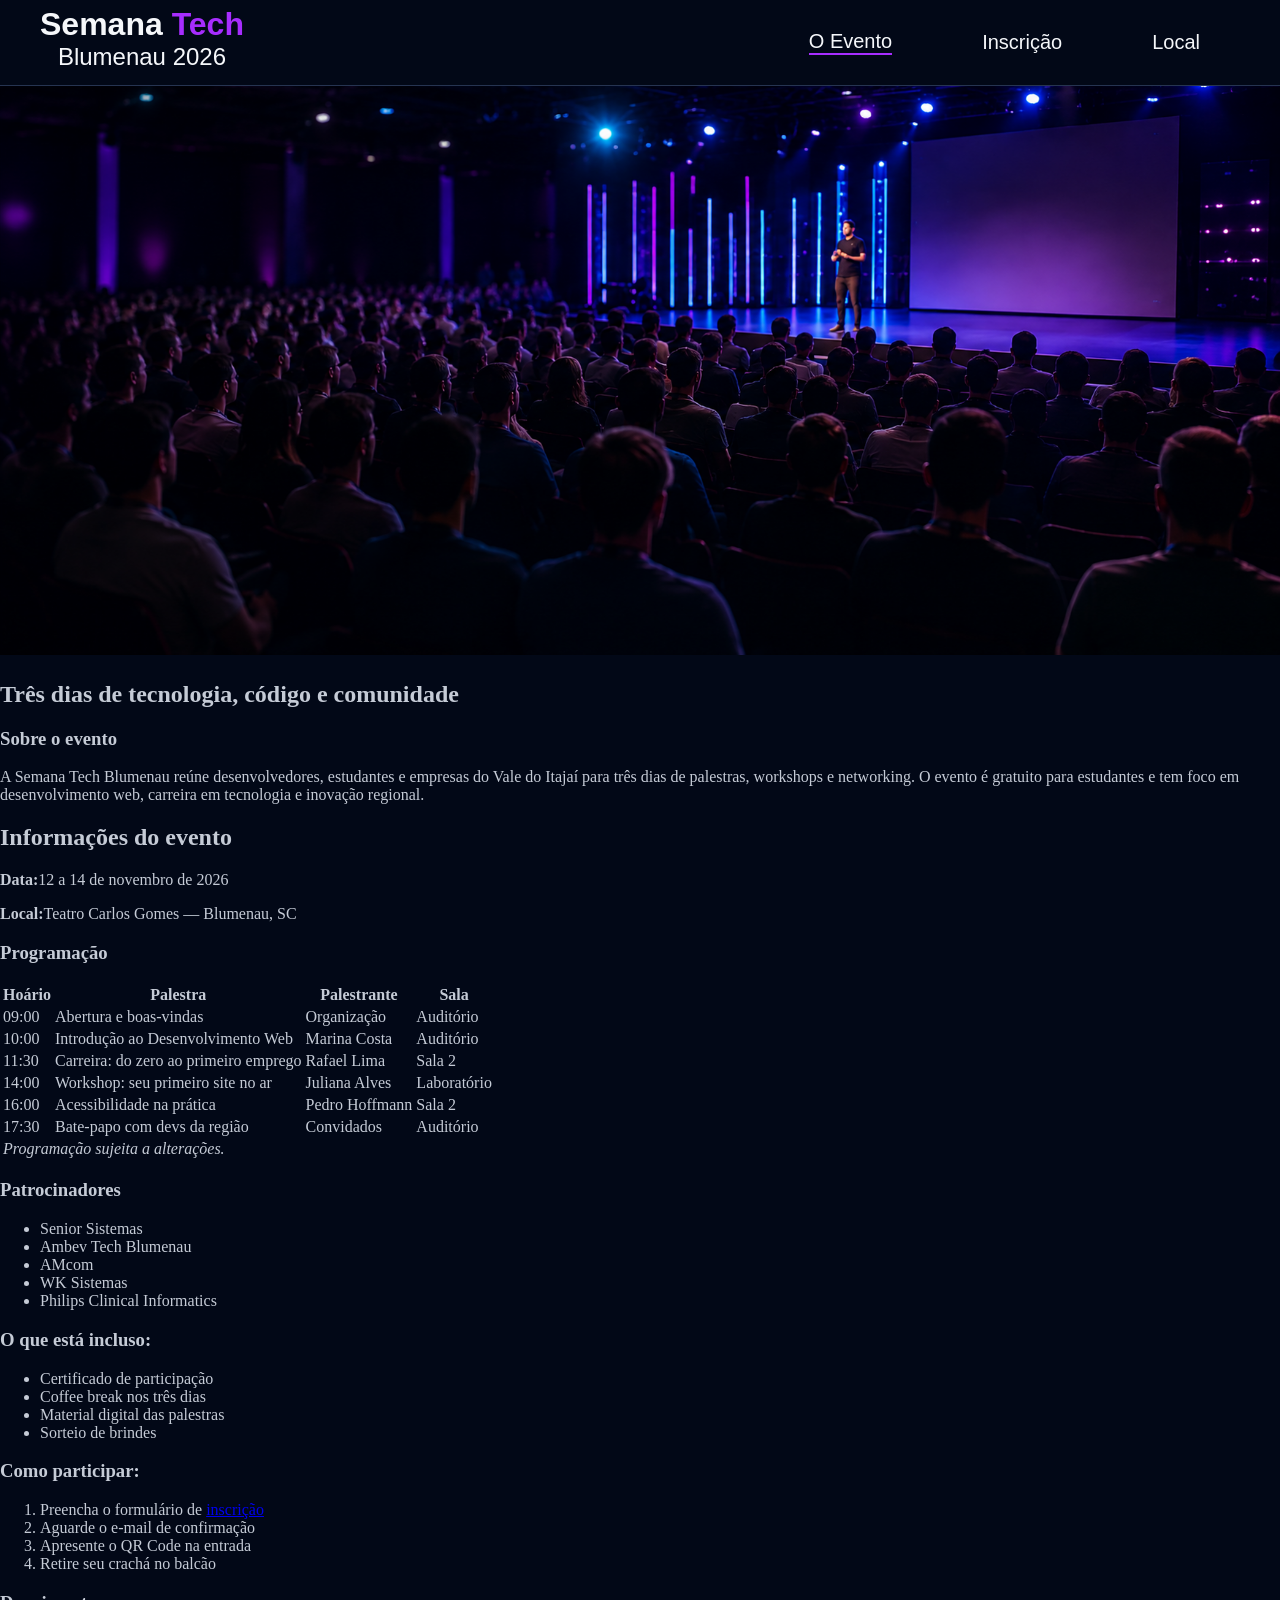
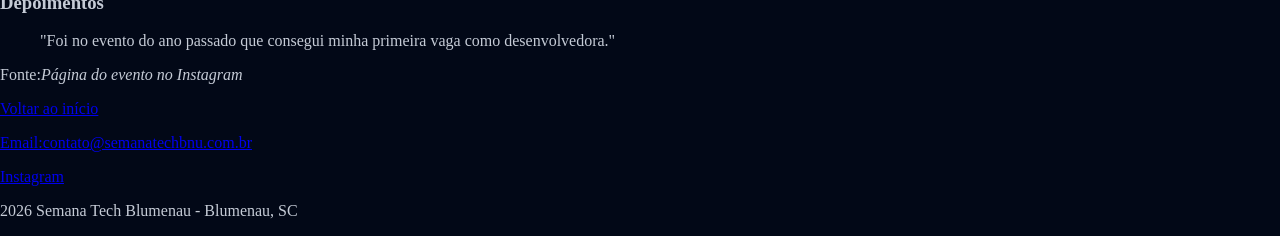
==== index.html @ 2dd00934 "altera titulo da index" ====
<!DOCTYPE html>
<html lang="en">

<head>
    <meta charset="UTF-8">
    <meta name="viewport" content="width=device-width, initial-scale=1.0">
    <title>Semana Tech Blumenau 2026</title>

    <link rel="stylesheet" href="style.css">
</head>

<body>
    <header>
        <img class="banner" src="img/banner.png" alt="imagem conferencia do ano 2025">

        <h1 id="inicio">
            <div class="logo">
                <div class="semana-tech">
                    Semana <span class="color-tech">Tech</span>
                </div>

                <div class="blumenau2026">
                    Blumenau 2026
                </div>
            </div>
        </h1>

        <nav>
            <a class="active" href="index.html">O Evento</a>
            <a href="inscricao.html">Inscrição</a>
            <a href="local.html">Local</a>
        </nav>
    </header>

    <main>
        <h2>Três dias de tecnologia, código e comunidade</h2>

        <section id="sobre">
            <h3>Sobre o evento</h3>
            <p>
                A Semana Tech Blumenau reúne desenvolvedores, estudantes e empresas do Vale do Itajaí para três dias
                de palestras, workshops e networking. O evento é gratuito para estudantes e tem foco em desenvolvimento
                web, carreira em tecnologia e inovação regional.
            </p>
        </section>

        <h2>Informações do evento</h2>
        <section id="data">
            <p><strong>Data:</strong>12 a 14 de novembro de 2026</p>
        </section>

        <section id="local">
            <p><strong>Local:</strong>Teatro Carlos Gomes — Blumenau, SC</p>
        </section>

        <section id="programacao">
            <h3>Programação</h3>

            <table>
                <thead>
                    <tr>
                        <th scope="col">Hoário</th>
                        <th scope="col">Palestra</th>
                        <th scope="col">Palestrante</th>
                        <th scope="col">Sala</th>
                    </tr>

                    <tr>
                        <td>09:00</td>
                        <td>Abertura e boas-vindas</td>
                        <td>Organização</td>
                        <td>Auditório</td>
                    </tr>

                    <tr>
                        <td>10:00</td>
                        <td>Introdução ao Desenvolvimento Web</td>
                        <td>Marina Costa</td>
                        <td>Auditório</td>
                    </tr>

                    <tr>
                        <td>11:30</td>
                        <td>Carreira: do zero ao primeiro emprego</td>
                        <td>Rafael Lima</td>
                        <td>Sala 2</td>
                    </tr>

                    <tr>
                        <td>14:00</td>
                        <td>Workshop: seu primeiro site no ar</td>
                        <td>Juliana Alves</td>
                        <td>Laboratório</td>
                    </tr>

                    <tr>
                        <td>16:00</td>
                        <td>Acessibilidade na prática</td>
                        <td>Pedro Hoffmann</td>
                        <td>Sala 2</td>
                    </tr>

                    <tr>
                        <td>17:30</td>
                        <td>Bate-papo com devs da região</td>
                        <td>Convidados</td>
                        <td>Auditório</td>
                    </tr>
                </thead>

                <tfoot>
                    <tr>
                        <td colspan="4"><em>Programação sujeita a alterações.</em></td>
                    </tr>
                </tfoot>
            </table>
        </section>

        <aside>
            <h3>Patrocinadores</h3>
            <ul>
                <li>Senior Sistemas</li>
                <li>Ambev Tech Blumenau</li>
                <li>AMcom</li>
                <li>WK Sistemas</li>
                <li>Philips Clinical Informatics</li>
            </ul>
        </aside>

        <h3>O que está incluso:</h3>
        <ul>
            <li>Certificado de participação</li>
            <li>Coffee break nos três dias</li>
            <li>Material digital das palestras</li>
            <li>Sorteio de brindes</li>
        </ul>

        <h3>Como participar:</h3>
        <ol>
            <li>Preencha o formulário de <a href="inscricao.html">inscrição</a></li>
            <li>Aguarde o e-mail de confirmação</li>
            <li>Apresente o QR Code na entrada</li>
            <li>Retire seu crachá no balcão</li>
        </ol>

        <section id="depoimentos">
            <h3>Depoimentos</h3>
            <blockquote>
                "Foi no evento do ano passado que consegui minha primeira vaga como desenvolvedora."
            </blockquote>

            <p>Fonte:<cite>Página do evento no Instagram</cite></p>
        </section>

        <p>
            <a href="#inicio">Voltar ao início</a>
        </p>
    </main>

    <footer>
        <p>
            <a href="mailto:contato@semanatechbnu.com.br">Email:contato@semanatechbnu.com.br</a>
        </p>

        <p>
            <a href="https://instagram.com" target="_blank" rel="noopener noreferrer">Instagram</a>
        </p>

        <p>2026 Semana Tech Blumenau - Blumenau, SC</p>
    </footer>

</body>

</html>
---- style.css ----
:root {
    --color-background: #020817;
    --color-border: #263451;
    --color-title: #F5F7FA;
    --color-text: #C5CBD6;
    --color-hover-links: #A72DFF;
    --font-title: 'Montserrat', sans-serif;
}

* {
    box-sizing: border-box;
}

body {
    margin: 0;
    background-color: var(--color-background);
    color: var(--color-text)
}

header {
}

.banner {
    width: 100%;
}

nav {
    display: flex;
    align-items: center;
    justify-content: flex-end;
    width: 100%;
    position: fixed;
    top: 0;
    background-color:var(--color-background);
    padding: 30px;
    border-bottom: 1px solid var(--color-border);
    font-family: var(--font-title);
    gap: 40px;
}

nav a {
    text-decoration: none;
    font-size: 20px;
    color: var(--color-title);
    margin-right: 50px;
}

nav a:hover {
    color: var(--color-hover-links);
}

nav a.active {
    border-bottom: 2px solid #A72DFF;
}


.logo {
    font-family: 'Montserrat', sans-serif;
    position: fixed;
    top: 0;
    z-index: 1;
    color: var(--color-title);
    margin-left: 40px;
    margin-top: 6px;
}

.semana-tech {
    font-size: 32px;
}

.blumenau2026 {
    font-size: 24px;
    font-weight: 500;
    text-align: center;
}

.color-tech {
    color: #A72DFF;
}
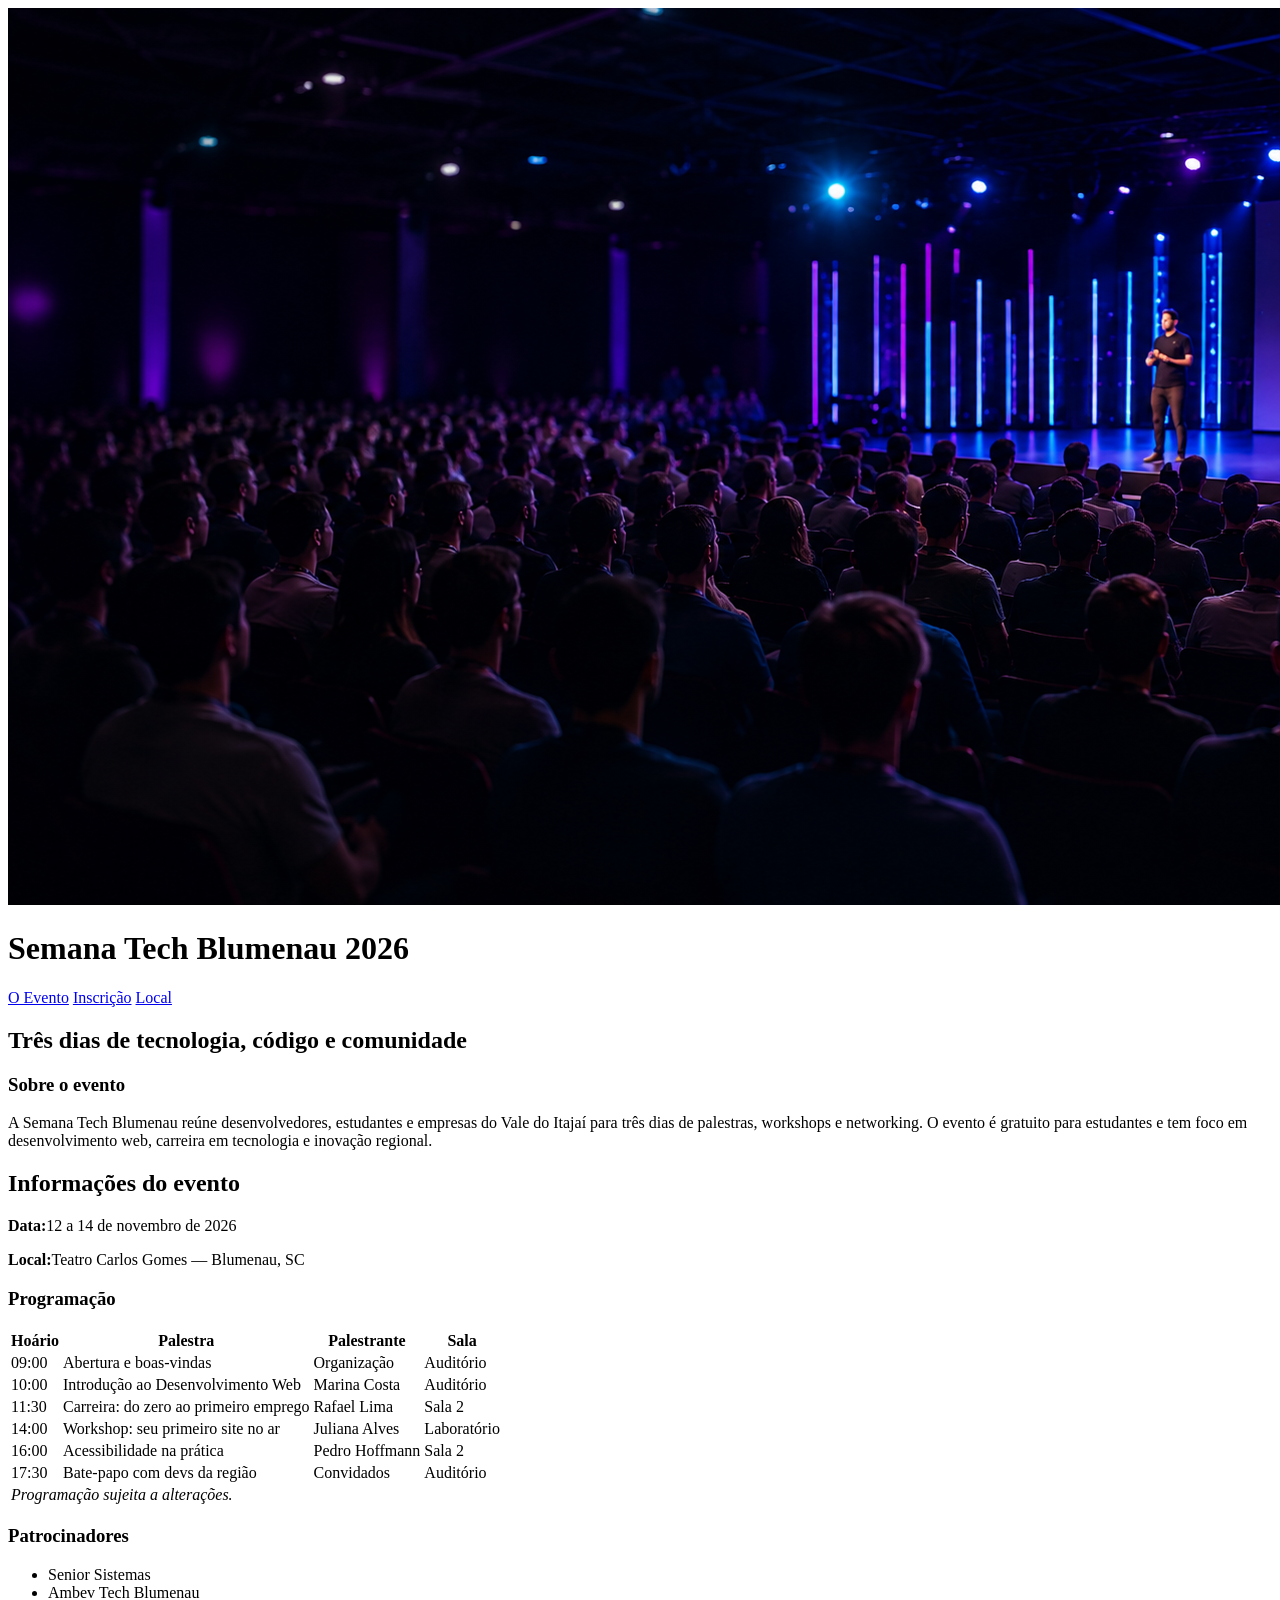
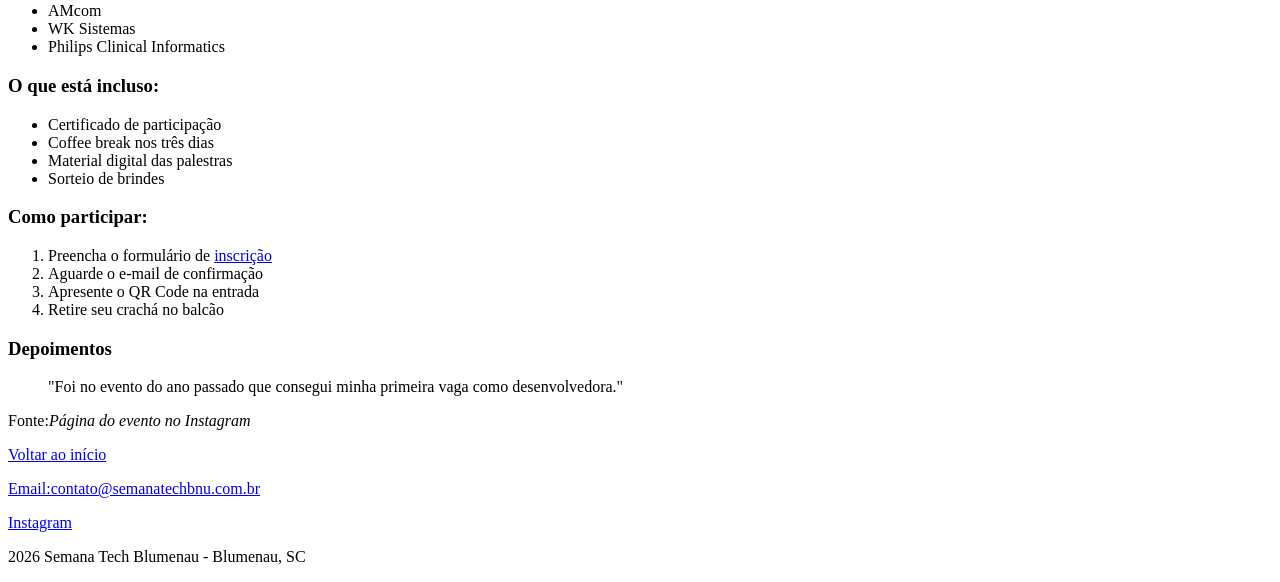
==== commit 60ad104e: "inicia" ====
--- a/index.html
+++ b/index.html
@@ -11,22 +11,12 @@
 
 <body>
     <header>
-        <img class="banner" src="img/banner.png" alt="imagem conferencia do ano 2025">
+        <img src="img/banner.png" alt="imagem conferencia do ano 2025">
 
-        <h1 id="inicio">
-            <div class="logo">
-                <div class="semana-tech">
-                    Semana <span class="color-tech">Tech</span>
-                </div>
-
-                <div class="blumenau2026">
-                    Blumenau 2026
-                </div>
-            </div>
-        </h1>
+        <h1>Semana Tech Blumenau 2026</h1>
 
         <nav>
-            <a class="active" href="index.html">O Evento</a>
+            <a href="index.html">O Evento</a>
             <a href="inscricao.html">Inscrição</a>
             <a href="local.html">Local</a>
         </nav>
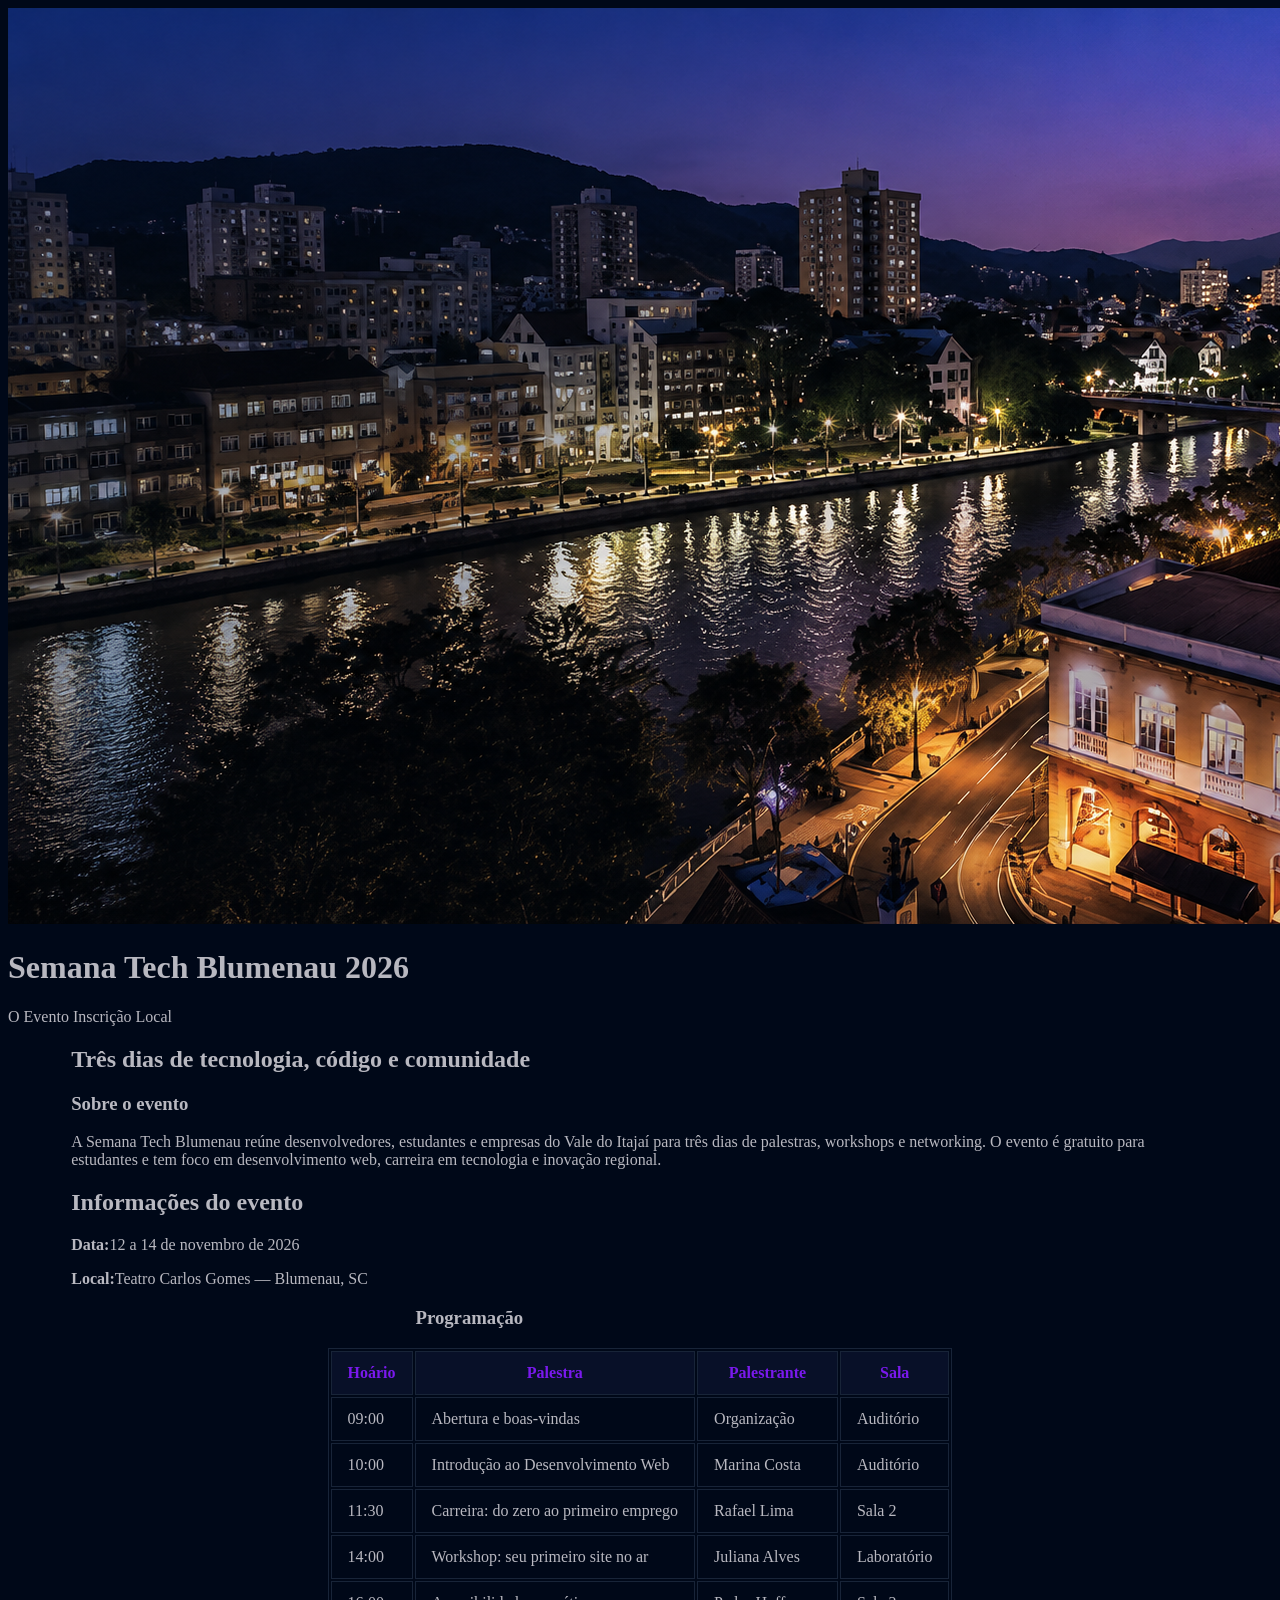
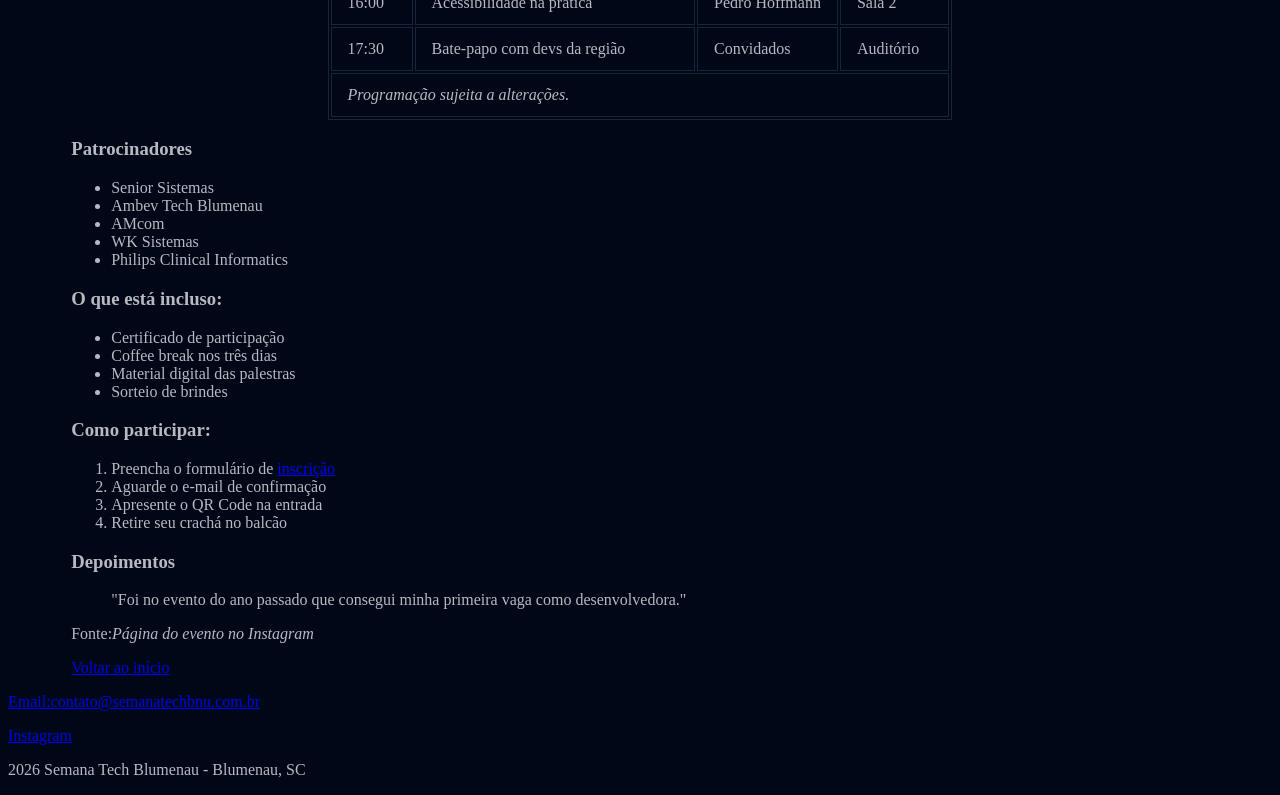
==== commit b5668eb7: "inicia estilizaçao pagina index" ====
--- a/index.html
+++ b/index.html
@@ -44,66 +44,68 @@
         </section>
 
         <section id="programacao">
-            <h3>Programação</h3>
+            <div class="programacao">
+                <h3>Programação</h3>
 
-            <table>
-                <thead>
-                    <tr>
-                        <th scope="col">Hoário</th>
-                        <th scope="col">Palestra</th>
-                        <th scope="col">Palestrante</th>
-                        <th scope="col">Sala</th>
-                    </tr>
+                <table>
+                    <thead>
+                        <tr>
+                            <th scope="col">Hoário</th>
+                            <th scope="col">Palestra</th>
+                            <th scope="col">Palestrante</th>
+                            <th scope="col">Sala</th>
+                        </tr>
 
-                    <tr>
-                        <td>09:00</td>
-                        <td>Abertura e boas-vindas</td>
-                        <td>Organização</td>
-                        <td>Auditório</td>
-                    </tr>
+                        <tr>
+                            <td>09:00</td>
+                            <td>Abertura e boas-vindas</td>
+                            <td>Organização</td>
+                            <td>Auditório</td>
+                        </tr>
 
-                    <tr>
-                        <td>10:00</td>
-                        <td>Introdução ao Desenvolvimento Web</td>
-                        <td>Marina Costa</td>
-                        <td>Auditório</td>
-                    </tr>
+                        <tr>
+                            <td>10:00</td>
+                            <td>Introdução ao Desenvolvimento Web</td>
+                            <td>Marina Costa</td>
+                            <td>Auditório</td>
+                        </tr>
 
-                    <tr>
-                        <td>11:30</td>
-                        <td>Carreira: do zero ao primeiro emprego</td>
-                        <td>Rafael Lima</td>
-                        <td>Sala 2</td>
-                    </tr>
+                        <tr>
+                            <td>11:30</td>
+                            <td>Carreira: do zero ao primeiro emprego</td>
+                            <td>Rafael Lima</td>
+                            <td>Sala 2</td>
+                        </tr>
 
-                    <tr>
-                        <td>14:00</td>
-                        <td>Workshop: seu primeiro site no ar</td>
-                        <td>Juliana Alves</td>
-                        <td>Laboratório</td>
-                    </tr>
+                        <tr>
+                            <td>14:00</td>
+                            <td>Workshop: seu primeiro site no ar</td>
+                            <td>Juliana Alves</td>
+                            <td>Laboratório</td>
+                        </tr>
 
-                    <tr>
-                        <td>16:00</td>
-                        <td>Acessibilidade na prática</td>
-                        <td>Pedro Hoffmann</td>
-                        <td>Sala 2</td>
-                    </tr>
+                        <tr>
+                            <td>16:00</td>
+                            <td>Acessibilidade na prática</td>
+                            <td>Pedro Hoffmann</td>
+                            <td>Sala 2</td>
+                        </tr>
 
-                    <tr>
-                        <td>17:30</td>
-                        <td>Bate-papo com devs da região</td>
-                        <td>Convidados</td>
-                        <td>Auditório</td>
-                    </tr>
-                </thead>
+                        <tr>
+                            <td>17:30</td>
+                            <td>Bate-papo com devs da região</td>
+                            <td>Convidados</td>
+                            <td>Auditório</td>
+                        </tr>
+                    </thead>
 
-                <tfoot>
-                    <tr>
-                        <td colspan="4"><em>Programação sujeita a alterações.</em></td>
-                    </tr>
-                </tfoot>
-            </table>
+                    <tfoot>
+                        <tr>
+                            <td colspan="4"><em>Programação sujeita a alterações.</em></td>
+                        </tr>
+                    </tfoot>
+                </table>
+            </div>
         </section>
 
         <aside>
--- a/style.css
+++ b/style.css
@@ -0,0 +1,53 @@
+:root {
+    --color-background: #000818;
+    --color-text: #B8B8C0;
+    --color-border: #182438;
+}
+
+* {
+    box-sizing: border-box;
+}
+
+body {
+    background-color: var(--color-background);
+    color: var(--color-text);
+}
+
+nav a {
+    text-decoration: none;
+    color: var(--color-text);
+}
+
+h1 {
+
+}
+
+main {
+    width: 90%;
+    margin: 0 auto;
+}
+
+main p {
+
+}
+
+.programacao h3 {
+    text-align: center;
+    width: 70%;
+}
+
+table {
+    border: 1px solid var(--color-border);
+    margin: 0 auto;
+}
+
+th,
+td {
+    border: 1px solid var(--color-border);
+    padding: 12px 16px;
+}
+
+th {
+    background-color: #081028;
+    color: #7A19ED;
+}
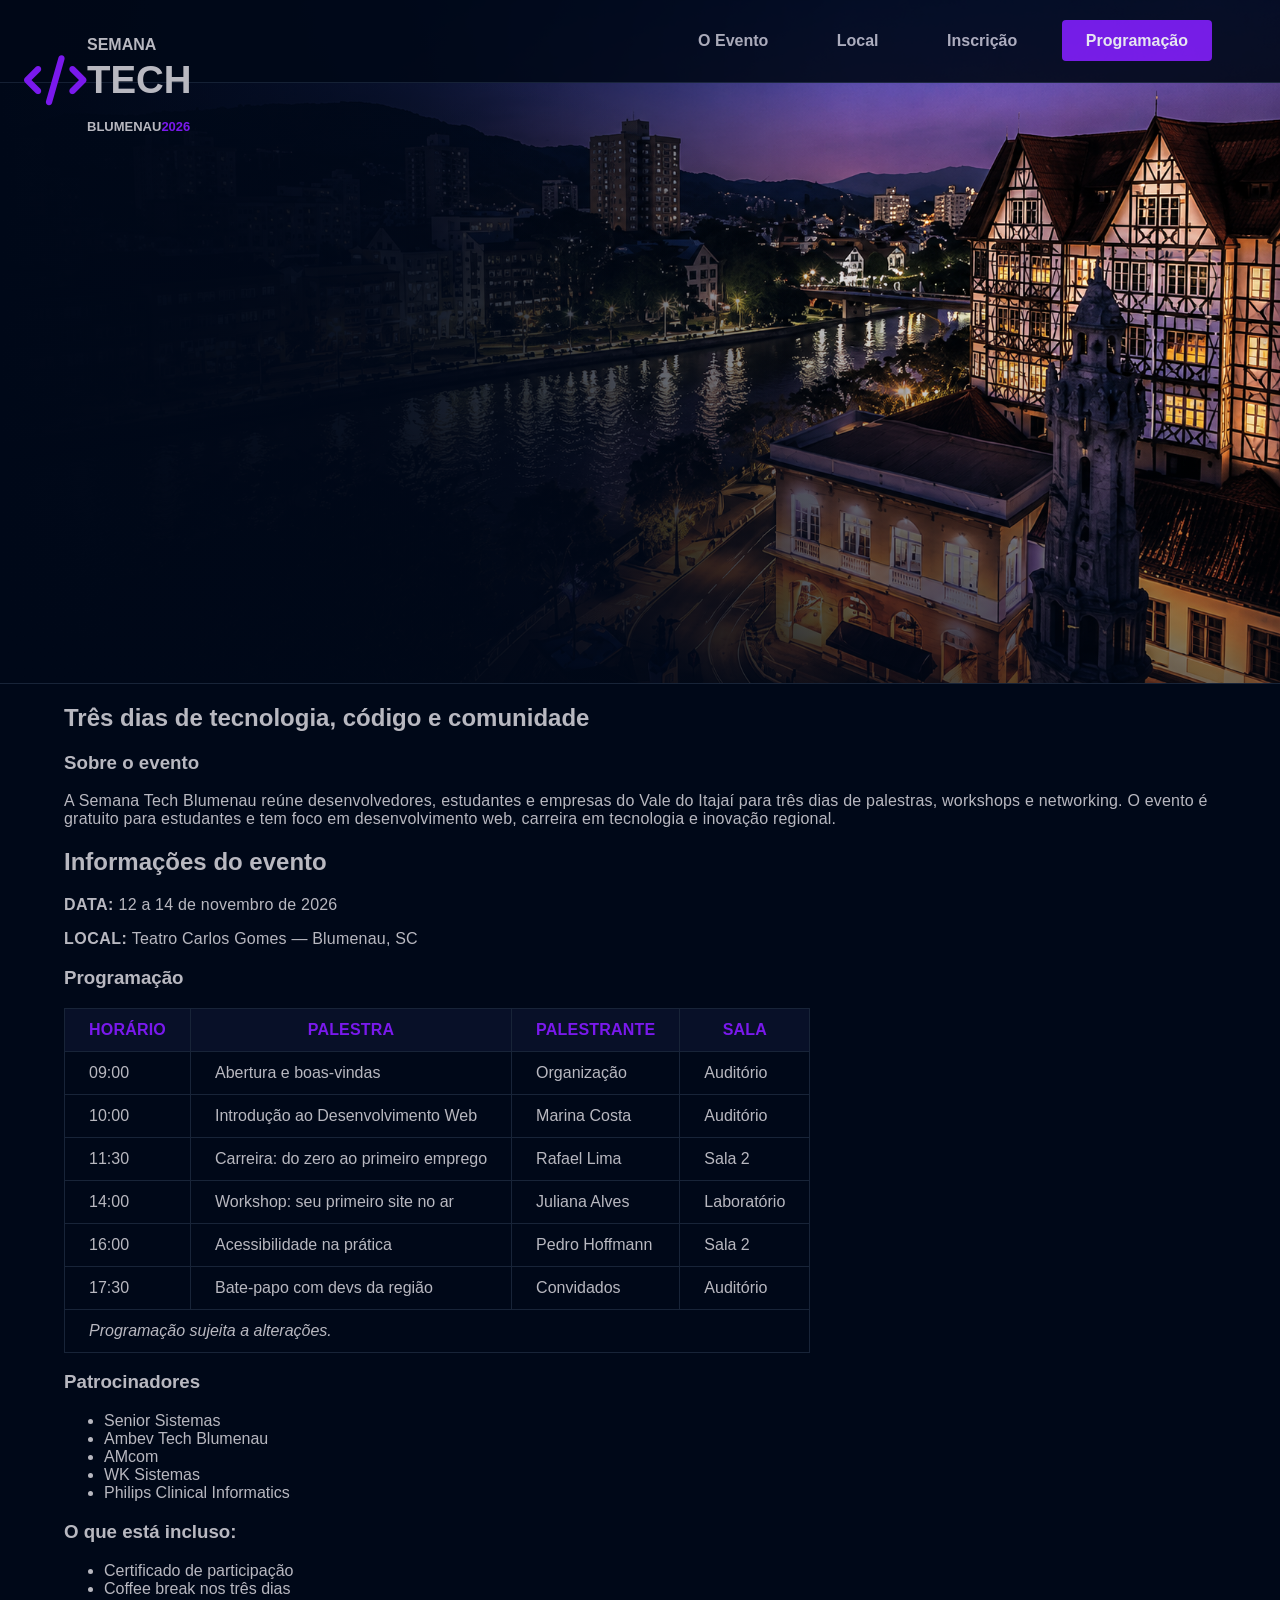
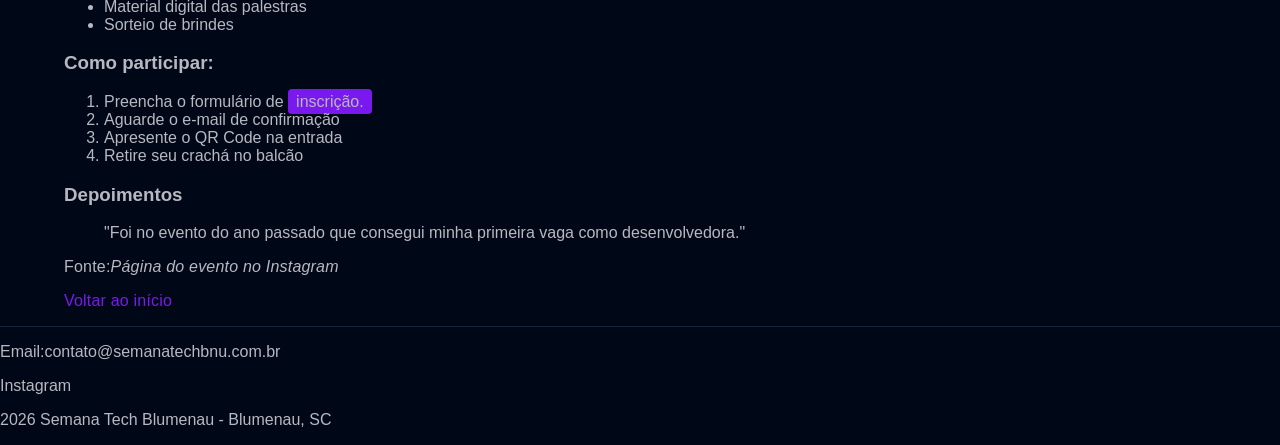
==== commit 13cb3173: "continua style css" ====
--- a/index.html
+++ b/index.html
@@ -7,18 +7,34 @@
     <title>Semana Tech Blumenau 2026</title>
 
     <link rel="stylesheet" href="style.css">
+    <link rel="stylesheet" href="https://cdnjs.cloudflare.com/ajax/libs/font-awesome/6.5.2/css/all.min.css">
 </head>
 
 <body>
     <header>
-        <img src="img/banner.png" alt="imagem conferencia do ano 2025">
+        <div class="banner">
+            <img src="img/banner.png" alt="imagem conferencia do ano 2025">
+        </div>
 
-        <h1>Semana Tech Blumenau 2026</h1>
+        <div class="container-title">
+            <i class="fa-solid fa-code"></i>
+            <h1>
+                <div class="title">
+                    <span class="style-semana">Semana</span>
+                    <br>
+                    <span class="style-tech">Tech</span>
+                    <br>
+                    <span class="style-blumenau">Blumenau</span><span class="style-2026">2026</span>
+                </div>
+            </h1>
+        </div>
 
         <nav>
             <a href="index.html">O Evento</a>
+            <a href="local.html">Local</a>
             <a href="inscricao.html">Inscrição</a>
-            <a href="local.html">Local</a>
+
+            <a class="last-nav" href="index.html#programacao">Programação</a>
         </nav>
     </header>
 
@@ -36,76 +52,78 @@
 
         <h2>Informações do evento</h2>
         <section id="data">
-            <p><strong>Data:</strong>12 a 14 de novembro de 2026</p>
+            <p><strong class="style-data">Data:</strong>
+                12 a 14 de novembro de 2026
+            </p>
         </section>
 
         <section id="local">
-            <p><strong>Local:</strong>Teatro Carlos Gomes — Blumenau, SC</p>
+            <p><strong class="style-local">Local:</strong>
+                Teatro Carlos Gomes — Blumenau, SC
+            </p>
         </section>
 
         <section id="programacao">
-            <div class="programacao">
-                <h3>Programação</h3>
+            <h3>Programação</h3>
 
-                <table>
-                    <thead>
-                        <tr>
-                            <th scope="col">Hoário</th>
-                            <th scope="col">Palestra</th>
-                            <th scope="col">Palestrante</th>
-                            <th scope="col">Sala</th>
-                        </tr>
+            <table>
+                <thead>
+                    <tr>
+                        <th scope="col">Horário</th>
+                        <th scope="col">Palestra</th>
+                        <th scope="col">Palestrante</th>
+                        <th scope="col">Sala</th>
+                    </tr>
 
-                        <tr>
-                            <td>09:00</td>
-                            <td>Abertura e boas-vindas</td>
-                            <td>Organização</td>
-                            <td>Auditório</td>
-                        </tr>
+                    <tr>
+                        <td>09:00</td>
+                        <td>Abertura e boas-vindas</td>
+                        <td>Organização</td>
+                        <td>Auditório</td>
+                    </tr>
 
-                        <tr>
-                            <td>10:00</td>
-                            <td>Introdução ao Desenvolvimento Web</td>
-                            <td>Marina Costa</td>
-                            <td>Auditório</td>
-                        </tr>
+                    <tr>
+                        <td>10:00</td>
+                        <td>Introdução ao Desenvolvimento Web</td>
+                        <td>Marina Costa</td>
+                        <td>Auditório</td>
+                    </tr>
 
-                        <tr>
-                            <td>11:30</td>
-                            <td>Carreira: do zero ao primeiro emprego</td>
-                            <td>Rafael Lima</td>
-                            <td>Sala 2</td>
-                        </tr>
+                    <tr>
+                        <td>11:30</td>
+                        <td>Carreira: do zero ao primeiro emprego</td>
+                        <td>Rafael Lima</td>
+                        <td>Sala 2</td>
+                    </tr>
 
-                        <tr>
-                            <td>14:00</td>
-                            <td>Workshop: seu primeiro site no ar</td>
-                            <td>Juliana Alves</td>
-                            <td>Laboratório</td>
-                        </tr>
+                    <tr>
+                        <td>14:00</td>
+                        <td>Workshop: seu primeiro site no ar</td>
+                        <td>Juliana Alves</td>
+                        <td>Laboratório</td>
+                    </tr>
 
-                        <tr>
-                            <td>16:00</td>
-                            <td>Acessibilidade na prática</td>
-                            <td>Pedro Hoffmann</td>
-                            <td>Sala 2</td>
-                        </tr>
+                    <tr>
+                        <td>16:00</td>
+                        <td>Acessibilidade na prática</td>
+                        <td>Pedro Hoffmann</td>
+                        <td>Sala 2</td>
+                    </tr>
 
-                        <tr>
-                            <td>17:30</td>
-                            <td>Bate-papo com devs da região</td>
-                            <td>Convidados</td>
-                            <td>Auditório</td>
-                        </tr>
-                    </thead>
+                    <tr>
+                        <td>17:30</td>
+                        <td>Bate-papo com devs da região</td>
+                        <td>Convidados</td>
+                        <td>Auditório</td>
+                    </tr>
+                </thead>
 
-                    <tfoot>
-                        <tr>
-                            <td colspan="4"><em>Programação sujeita a alterações.</em></td>
-                        </tr>
-                    </tfoot>
-                </table>
-            </div>
+                <tfoot>
+                    <tr>
+                        <td colspan="4"><em>Programação sujeita a alterações.</em></td>
+                    </tr>
+                </tfoot>
+            </table>
         </section>
 
         <aside>
@@ -129,7 +147,7 @@
 
         <h3>Como participar:</h3>
         <ol>
-            <li>Preencha o formulário de <a href="inscricao.html">inscrição</a></li>
+            <li>Preencha o formulário de <a class="inscricao" href="inscricao.html">inscrição.</a></li>
             <li>Aguarde o e-mail de confirmação</li>
             <li>Apresente o QR Code na entrada</li>
             <li>Retire seu crachá no balcão</li>
@@ -145,18 +163,20 @@
         </section>
 
         <p>
-            <a href="#inicio">Voltar ao início</a>
+            <a class="inicio" href="#inicio">Voltar ao início</a>
         </p>
     </main>
 
     <footer>
-        <p>
-            <a href="mailto:contato@semanatechbnu.com.br">Email:contato@semanatechbnu.com.br</a>
-        </p>
+        <div class="links">
+            <p>
+                <a href="mailto:contato@semanatechbnu.com.br">Email:contato@semanatechbnu.com.br</a>
+            </p>
 
-        <p>
-            <a href="https://instagram.com" target="_blank" rel="noopener noreferrer">Instagram</a>
-        </p>
+            <p>
+                <a href="https://instagram.com" target="_blank" rel="noopener noreferrer">Instagram</a>
+            </p>
+        </div>
 
         <p>2026 Semana Tech Blumenau - Blumenau, SC</p>
     </footer>
--- a/style.css
+++ b/style.css
@@ -1,6 +1,10 @@
 :root {
     --color-background: #000818;
+    --color-background-02: #081028;
     --color-text: #B8B8C0;
+    --color-text-primary: #F8F8F8;
+    --color-text-destaque: #7A19ED;
+    --color-hover: #6C3EFC;
     --color-border: #182438;
 }
 
@@ -11,15 +15,110 @@
 body {
     background-color: var(--color-background);
     color: var(--color-text);
+    margin: 0;
+    font-family: 'Inter', sans-serif;
+}
+
+.banner {
+    position: relative;
+    border-bottom: 1px solid var(--color-border);
+}
+
+.banner img {
+    width: 100%;
+    display: block;
+    
+}
+
+.banner::after {
+    content: "";
+    position: absolute;
+    inset: 0;
+    background: linear-gradient(
+        to top right,
+        rgb(0, 8, 24),
+        rgba(0, 8, 24, 0.767),
+        rgba(0, 8, 24, 0),
+        rgba(0, 8, 24, 0)
+    ),
+    linear-gradient(
+        to right,
+        rgb(0, 8, 24),
+        rgba(0, 8, 24, 0.733),
+        rgba(0, 8, 24, 0),
+        rgba(0, 8, 24, 0)
+    );
+}
+
+nav {
+    background-color: var(--color-background);
+    border-bottom: 1px solid var(--color-border);
+    opacity: 0.9;
+    width: 100%;
+    position: fixed;
+    top: 0;
+    z-index: 2;
+    text-align: end;
+    padding: 32px;
 }
 
 nav a {
     text-decoration: none;
     color: var(--color-text);
+    padding: 12px 24px;
+    margin-right: 16px;
+    font-weight: 700;
+}
+
+nav a:not(.last-nav):hover {
+    color: var(--color-hover);
+}
+
+.last-nav {
+    color: var(--color-text-primary);
+    background-color: var(--color-text-destaque);
+    padding: 12px 24px;
+    border-radius: 4px;
+    margin-right: 36px;
+}
+
+.last-nav:hover {
+    background-color: var(--color-hover);
+}
+
+.container-title {
+    display: flex;
+    position: fixed;
+    top: 0;
+    z-index: 3;
+    align-items: center;
+    margin-left: 24px;margin-top: 0;
+}
+
+i {
+    color: var(--color-text-destaque);
+    font-size: 50px;
+}
+
+.style-semana {
+    font-size: medium;
+}
+
+.style-tech {
+    font-size: larger;
+}
+
+.style-blumenau {
+    font-size: small;
+}
+
+.style-2026 {
+    color: var(--color-text-destaque);
+    font-size: small;
 }
 
 h1 {
-
+    text-transform: uppercase;
 }
 
 main {
@@ -28,26 +127,74 @@
 }
 
 main p {
-
-}
-
-.programacao h3 {
-    text-align: center;
-    width: 70%;
+    letter-spacing: 0.2px;
+}
+
+.style-data,
+.style-local {
+    text-transform: uppercase;
+    letter-spacing: 0.5px;
 }
 
 table {
     border: 1px solid var(--color-border);
-    margin: 0 auto;
+    border-collapse: collapse;
 }
 
 th,
 td {
     border: 1px solid var(--color-border);
-    padding: 12px 16px;
+    padding: 12px 24px;
+    
 }
 
 th {
-    background-color: #081028;
-    color: #7A19ED;
+    background-color: var(--color-background-02);
+    color: var(--color-text-destaque);
+    text-transform: uppercase;
+    letter-spacing: 0.2px;
+}
+
+td {
+    
+}
+
+.inscricao {
+    text-decoration: none;
+    color: var(--color-text);
+    background-color: var(--color-text-destaque);
+    border-radius: 4px;
+    padding: 4px 8px;
+}
+
+.inscricao:hover {
+    background-color: var(--color-hover);
+}
+
+.inicio {
+    text-decoration: none;
+    color: var(--color-text-destaque);
+}
+
+.inicio:hover {
+    color: var(--color-hover);
+}
+
+footer {
+    border-top: 1px solid var(--color-border);
+}
+
+.links a {
+    text-decoration: none;
+    color: var(--color-text);
+}
+
+.links a:hover {
+    color: var(--color-hover);
+}
+
+input,
+textarea,
+select {
+
 }
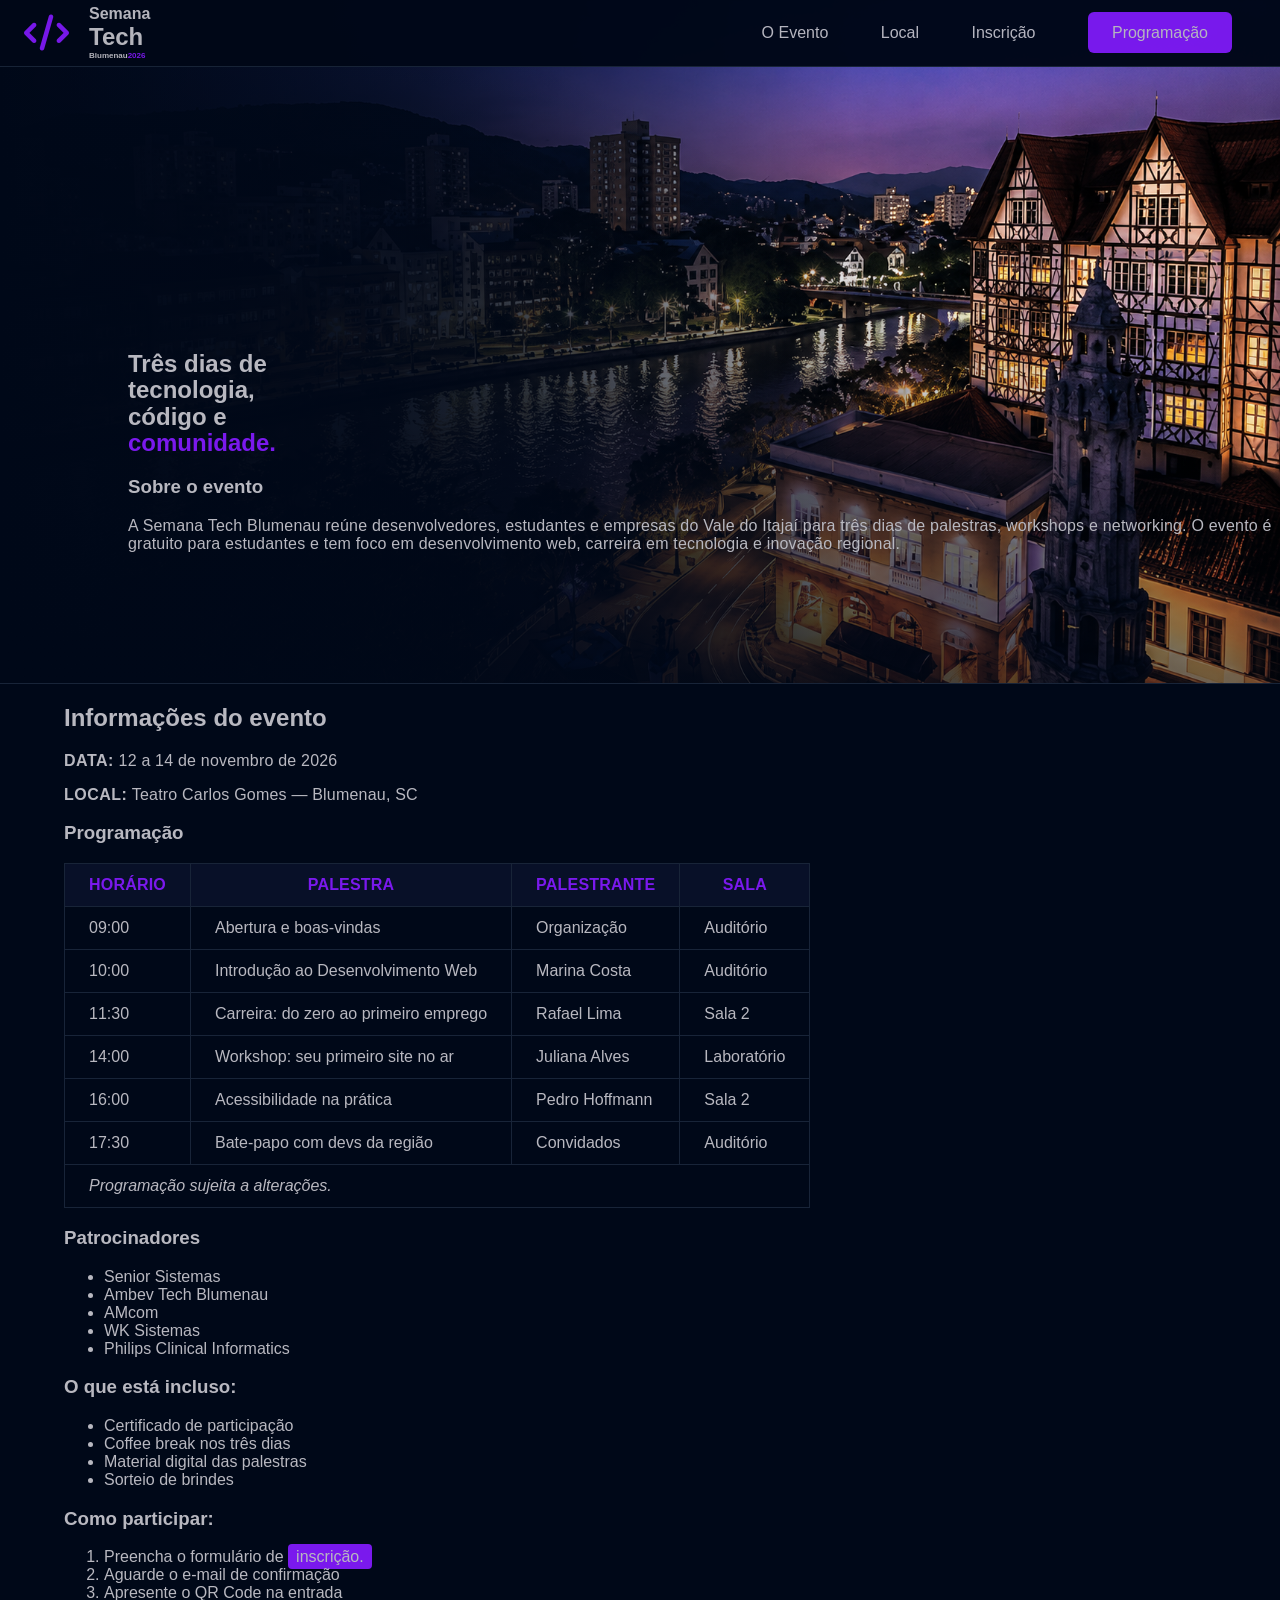
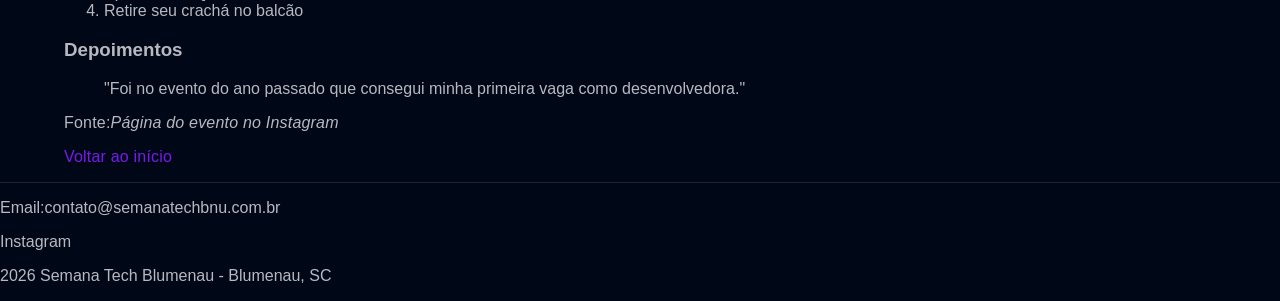
==== commit 971b7da6: "estiliza header da index no css" ====
--- a/index.html
+++ b/index.html
@@ -16,38 +16,50 @@
             <img src="img/banner.png" alt="imagem conferencia do ano 2025">
         </div>
 
-        <div class="container-title">
-            <i class="fa-solid fa-code"></i>
-            <h1>
-                <div class="title">
-                    <span class="style-semana">Semana</span>
-                    <br>
-                    <span class="style-tech">Tech</span>
-                    <br>
-                    <span class="style-blumenau">Blumenau</span><span class="style-2026">2026</span>
-                </div>
-            </h1>
+        <div class="container-navbar">
+            <div class="container-title">
+                <i class="fa-solid fa-code"></i>
+                <h1>
+                    <div class="title">
+                        <span class="style-semana">Semana</span>
+                        <br>
+                        <span class="style-tech">Tech</span>
+                        <br>
+                        <span class="style-blumenau">Blumenau</span><span class="style-2026">2026</span>
+                    </div>
+                </h1>
+            </div>
+
+            <nav>
+                <a href="index.html">O Evento</a>
+                <a href="local.html">Local</a>
+                <a href="inscricao.html">Inscrição</a>
+
+                <a class="last-nav" href="index.html#programacao">Programação</a>
+            </nav>
         </div>
 
-        <nav>
-            <a href="index.html">O Evento</a>
-            <a href="local.html">Local</a>
-            <a href="inscricao.html">Inscrição</a>
-
-            <a class="last-nav" href="index.html#programacao">Programação</a>
-        </nav>
     </header>
 
     <main>
-        <h2>Três dias de tecnologia, código e comunidade</h2>
+        <div class="container-sobre">
+            <h2>
+                <span>Três dias de</span>
+                <span>tecnologia,</span>
+                <span>código e</span>
+                <span class="style-comunidade">comunidade.</span>
+            </h2>
 
-        <section id="sobre">
-            <h3>Sobre o evento</h3>
-            <p>
-                A Semana Tech Blumenau reúne desenvolvedores, estudantes e empresas do Vale do Itajaí para três dias
-                de palestras, workshops e networking. O evento é gratuito para estudantes e tem foco em desenvolvimento
-                web, carreira em tecnologia e inovação regional.
-            </p>
+            <section id="sobre">
+                <h3>Sobre o evento</h3>
+                <p>
+                    A Semana Tech Blumenau reúne desenvolvedores, estudantes e empresas do Vale do Itajaí para três dias
+                    de palestras, workshops e networking. O evento é gratuito para estudantes e tem foco em
+                    desenvolvimento
+                    web, carreira em tecnologia e inovação regional.
+                </p>
+        </div>
+
         </section>
 
         <h2>Informações do evento</h2>
--- a/style.css
+++ b/style.css
@@ -34,6 +34,7 @@
     content: "";
     position: absolute;
     inset: 0;
+    z-index: 2;
     background: linear-gradient(
         to top right,
         rgb(0, 8, 24),
@@ -50,24 +51,54 @@
     );
 }
 
+.container-navbar {
+    width: 100%;
+    background-color: var(--color-background);
+    top: 0;
+    position: fixed;
+    display: flex;
+    align-items: center;
+    border-bottom: 1px solid var(--color-border);
+    opacity: 0.98;
+    z-index: 10;
+}
+
+.container-title {
+    display: flex;
+    align-items: center;
+    gap: 20px;
+    font-size: 4px;
+    margin-left: 24px;
+}
+
+i {
+    color: var(--color-text-destaque);
+    font-size: 36px;
+}
+
+.style-semana {
+    font-size: 16px;
+}
+
+.style-tech {
+    font-size: 24px;
+
+}
+
+.style-2026 {
+    color: var(--color-text-destaque);
+}
+
 nav {
-    background-color: var(--color-background);
-    border-bottom: 1px solid var(--color-border);
-    opacity: 0.9;
     width: 100%;
-    position: fixed;
-    top: 0;
-    z-index: 2;
     text-align: end;
-    padding: 32px;
 }
 
 nav a {
     text-decoration: none;
     color: var(--color-text);
-    padding: 12px 24px;
-    margin-right: 16px;
-    font-weight: 700;
+    gap: 20px;
+    margin-right: 48px;
 }
 
 nav a:not(.last-nav):hover {
@@ -75,50 +106,34 @@
 }
 
 .last-nav {
-    color: var(--color-text-primary);
     background-color: var(--color-text-destaque);
     padding: 12px 24px;
-    border-radius: 4px;
-    margin-right: 36px;
+    border-radius: 6px;
 }
 
 .last-nav:hover {
     background-color: var(--color-hover);
 }
 
-.container-title {
-    display: flex;
-    position: fixed;
-    top: 0;
-    z-index: 3;
-    align-items: center;
-    margin-left: 24px;margin-top: 0;
-}
-
-i {
-    color: var(--color-text-destaque);
-    font-size: 50px;
-}
-
-.style-semana {
-    font-size: medium;
-}
-
-.style-tech {
-    font-size: larger;
-}
-
-.style-blumenau {
-    font-size: small;
-}
-
-.style-2026 {
-    color: var(--color-text-destaque);
-    font-size: small;
-}
-
-h1 {
-    text-transform: uppercase;
+.container-sobre {
+    position: absolute;
+    top: 50%;
+    left: 10%;
+    transform: translateY(-50%);
+    z-index: 8;
+}
+
+.container-sobre span {
+    display: block;
+    line-height: 1.1;
+}
+
+.style-comunidade {
+    color: var(--color-text-destaque);
+}
+
+.container-sobre p {
+    
 }
 
 main {
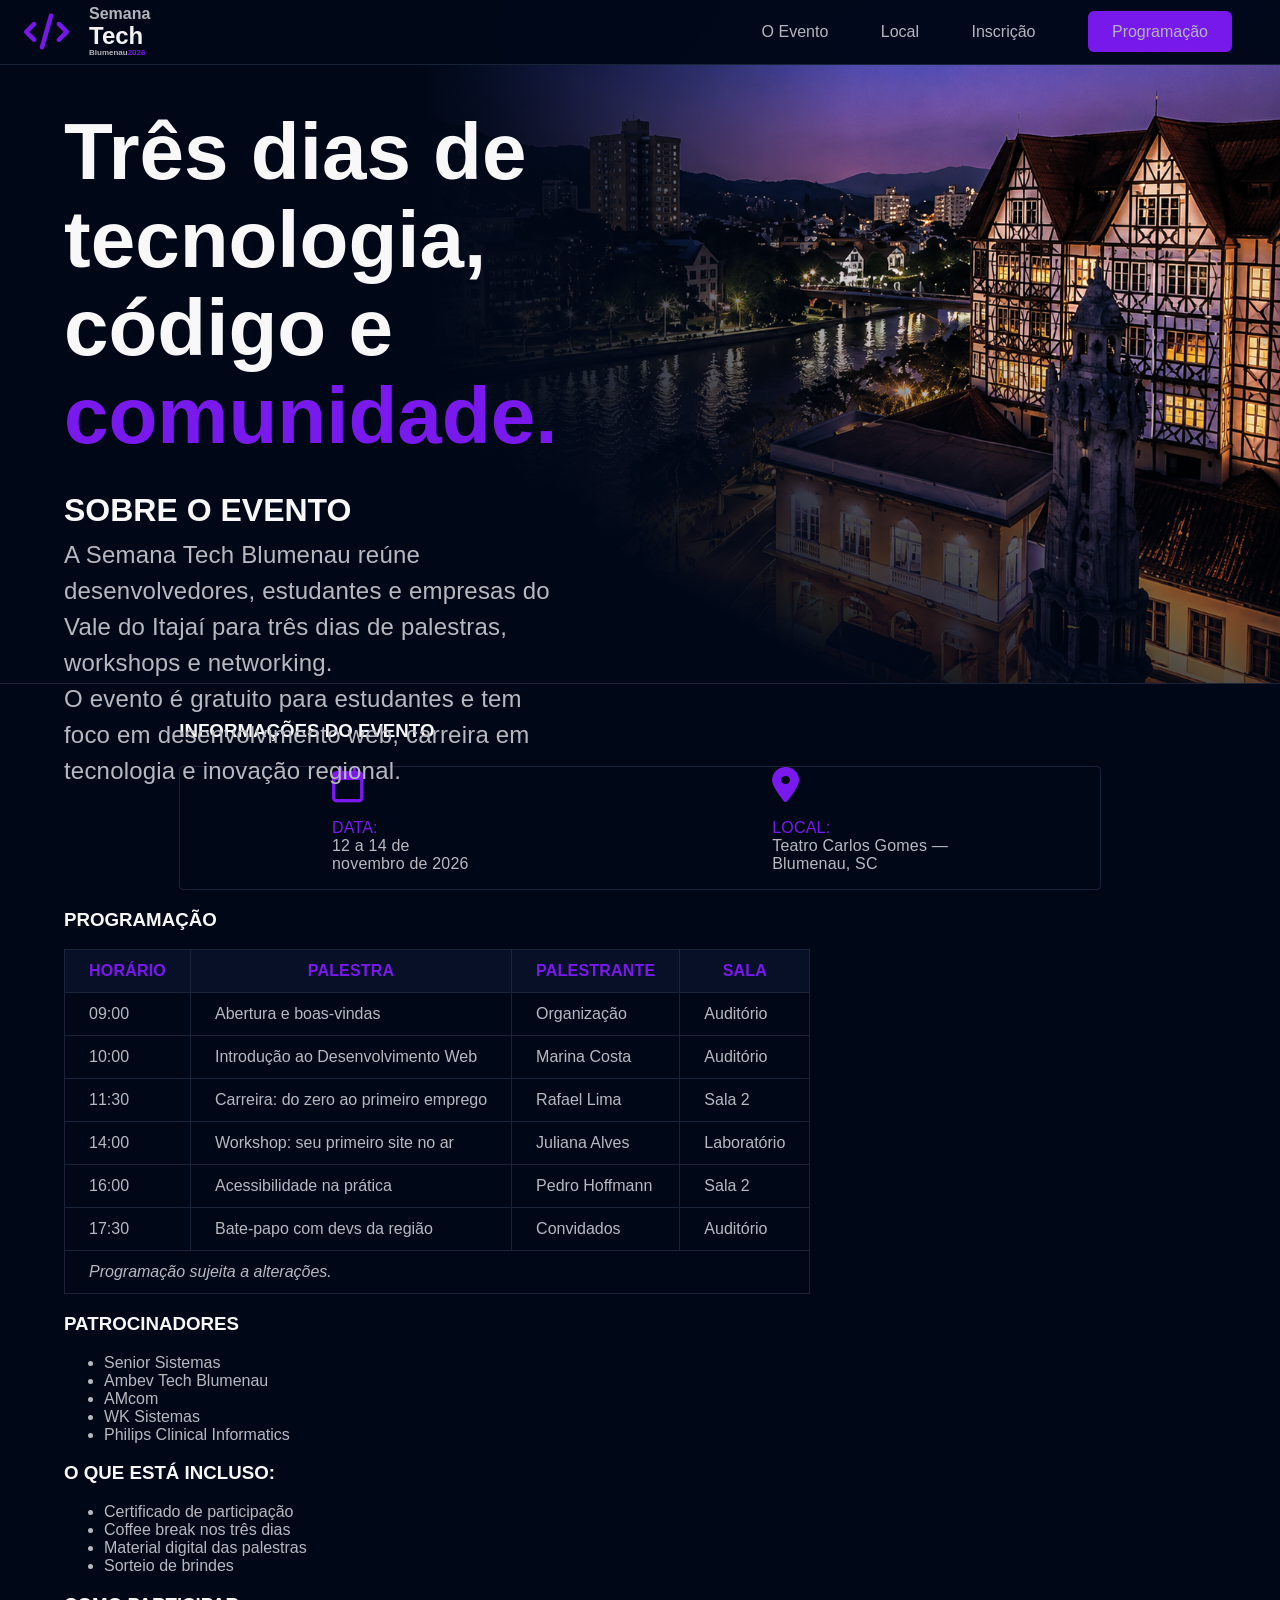
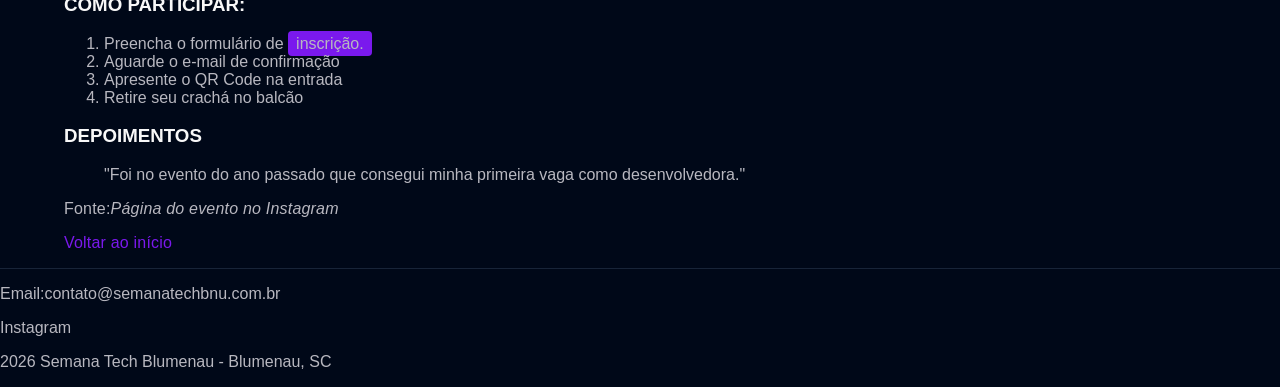
==== commit 898191cd: "estiliza card informacoes" ====
--- a/index.html
+++ b/index.html
@@ -54,25 +54,35 @@
                 <h3>Sobre o evento</h3>
                 <p>
                     A Semana Tech Blumenau reúne desenvolvedores, estudantes e empresas do Vale do Itajaí para três dias
-                    de palestras, workshops e networking. O evento é gratuito para estudantes e tem foco em
+                    de palestras, workshops e networking.<br>
+                    O evento é gratuito para estudantes e tem foco em
                     desenvolvimento
                     web, carreira em tecnologia e inovação regional.
                 </p>
         </div>
 
         </section>
-
-        <h2>Informações do evento</h2>
-        <section id="data">
-            <p><strong class="style-data">Data:</strong>
-                12 a 14 de novembro de 2026
-            </p>
-        </section>
-
-        <section id="local">
-            <p><strong class="style-local">Local:</strong>
-                Teatro Carlos Gomes — Blumenau, SC
-            </p>
+        <section id="informacoes">
+
+            <div class="container-informacoes">
+
+                <h3>Informações do evento</h3>
+                <div class="card-informacoes">
+                    <div class="style-data">
+                        <i class="fa-regular fa-calendar"></i>
+                        <p><strong>Data:</strong><br>
+                            12 a 14 de<br> novembro de 2026
+                        </p>
+                    </div>
+
+                    <div class="style-local">
+                        <i class="fa-solid fa-location-dot"></i>
+                        <p><strong>Local:</strong><br>
+                            Teatro Carlos Gomes — <br>Blumenau, SC
+                        </p>
+                    </div>
+                </div>
+            </div>
         </section>
 
         <section id="programacao">
--- a/style.css
+++ b/style.css
@@ -38,14 +38,14 @@
     background: linear-gradient(
         to top right,
         rgb(0, 8, 24),
-        rgba(0, 8, 24, 0.767),
+        rgb(0, 8, 24),
         rgba(0, 8, 24, 0),
         rgba(0, 8, 24, 0)
     ),
     linear-gradient(
         to right,
         rgb(0, 8, 24),
-        rgba(0, 8, 24, 0.733),
+        rgb(0, 8, 24),
         rgba(0, 8, 24, 0),
         rgba(0, 8, 24, 0)
     );
@@ -69,6 +69,7 @@
     gap: 20px;
     font-size: 4px;
     margin-left: 24px;
+    line-height: 1.1;
 }
 
 i {
@@ -82,6 +83,7 @@
 
 .style-tech {
     font-size: 24px;
+    color: var(--color-text-primary);
 
 }
 
@@ -118,7 +120,7 @@
 .container-sobre {
     position: absolute;
     top: 50%;
-    left: 10%;
+    left: 5%;
     transform: translateY(-50%);
     z-index: 8;
 }
@@ -126,14 +128,27 @@
 .container-sobre span {
     display: block;
     line-height: 1.1;
+    font-size: 80px;
+}
+
+.container-sobre span:not(.style-comunidade) {
+    color: var(--color-text-primary);
 }
 
 .style-comunidade {
     color: var(--color-text-destaque);
 }
 
+.container-sobre h3 {
+    margin-bottom: 8px;
+    font-size: 32px;
+}
+
 .container-sobre p {
-    
+    max-width: 40%;
+    font-size: 24px;
+    line-height: 1.5;
+    margin-top: 0;
 }
 
 main {
@@ -141,14 +156,43 @@
     margin: 0 auto;
 }
 
+h3 {
+    color: var(--color-text-primary);
+    text-transform: uppercase;
+}
+
 main p {
     letter-spacing: 0.2px;
 }
 
-.style-data,
-.style-local {
+.container-informacoes h3 {
+    width: 80%;
+    margin: 0 auto;
+    margin-top: 36px;
+    margin-bottom: 24px;
+}
+
+.card-informacoes {
+    display: flex;
+    border: 1px solid var(--color-border);
+    border-radius: 4px;
+    width: 80%;
+    margin: 0 auto;
+    justify-content: space-around;
+}
+
+.card-informacoes strong {
     text-transform: uppercase;
-    letter-spacing: 0.5px;
+    color: var(--color-text-destaque);
+    font-weight: 500;
+}
+
+.style-data::after {
+    content: "";
+}
+
+.style-local::after {
+    content: "";
 }
 
 table {
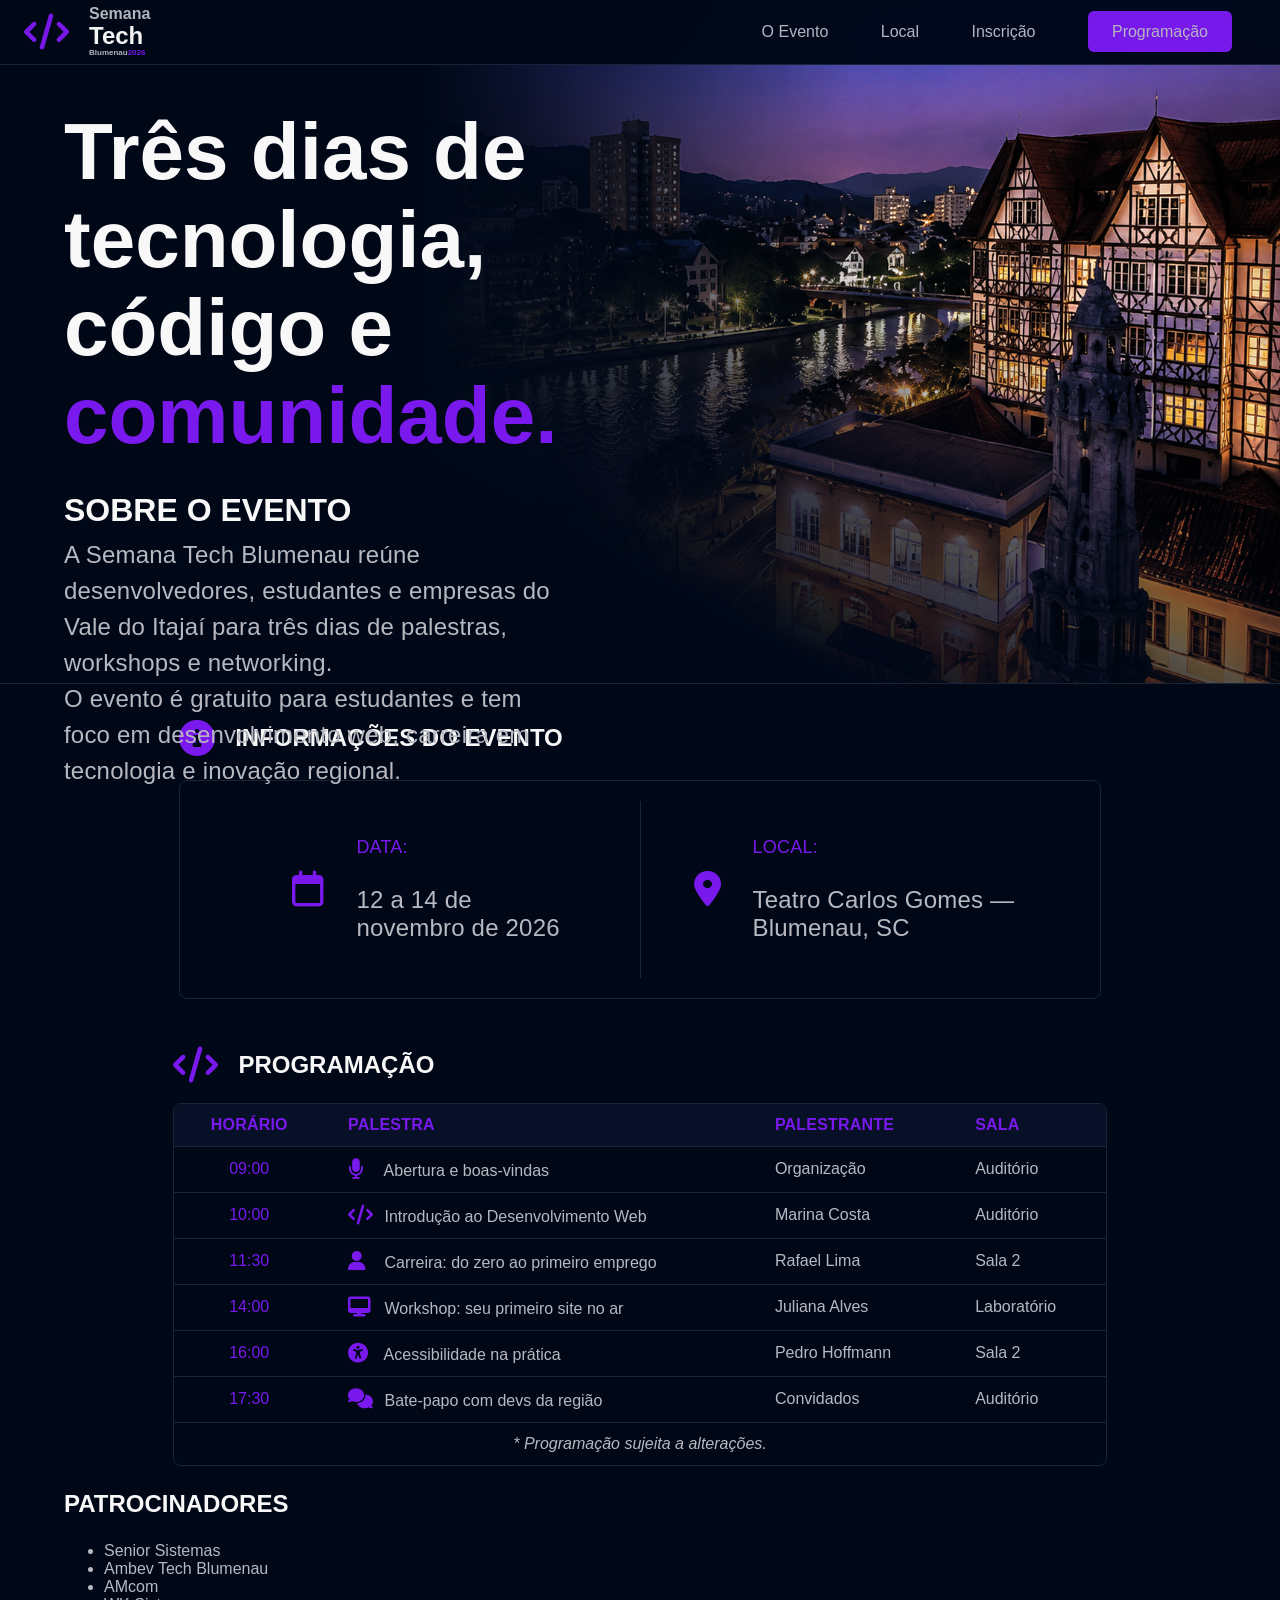
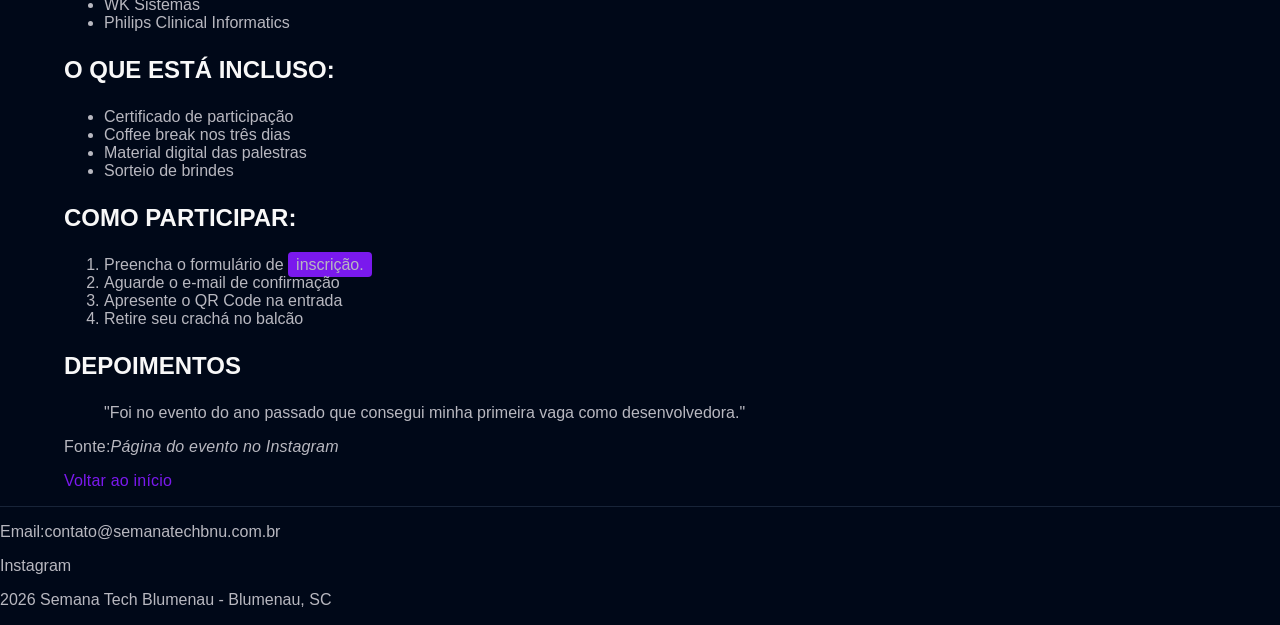
==== commit d6a1cb7b: "finaliza style table" ====
--- a/index.html
+++ b/index.html
@@ -66,7 +66,11 @@
 
             <div class="container-informacoes">
 
-                <h3>Informações do evento</h3>
+                <h3>
+                    <i class="fa-solid fa-circle-info"></i>
+                    Informações do evento
+                </h3>
+
                 <div class="card-informacoes">
                     <div class="style-data">
                         <i class="fa-regular fa-calendar"></i>
@@ -86,67 +90,94 @@
         </section>
 
         <section id="programacao">
-            <h3>Programação</h3>
-
-            <table>
-                <thead>
-                    <tr>
-                        <th scope="col">Horário</th>
-                        <th scope="col">Palestra</th>
-                        <th scope="col">Palestrante</th>
-                        <th scope="col">Sala</th>
-                    </tr>
-
-                    <tr>
-                        <td>09:00</td>
-                        <td>Abertura e boas-vindas</td>
-                        <td>Organização</td>
-                        <td>Auditório</td>
-                    </tr>
-
-                    <tr>
-                        <td>10:00</td>
-                        <td>Introdução ao Desenvolvimento Web</td>
-                        <td>Marina Costa</td>
-                        <td>Auditório</td>
-                    </tr>
-
-                    <tr>
-                        <td>11:30</td>
-                        <td>Carreira: do zero ao primeiro emprego</td>
-                        <td>Rafael Lima</td>
-                        <td>Sala 2</td>
-                    </tr>
-
-                    <tr>
-                        <td>14:00</td>
-                        <td>Workshop: seu primeiro site no ar</td>
-                        <td>Juliana Alves</td>
-                        <td>Laboratório</td>
-                    </tr>
-
-                    <tr>
-                        <td>16:00</td>
-                        <td>Acessibilidade na prática</td>
-                        <td>Pedro Hoffmann</td>
-                        <td>Sala 2</td>
-                    </tr>
-
-                    <tr>
-                        <td>17:30</td>
-                        <td>Bate-papo com devs da região</td>
-                        <td>Convidados</td>
-                        <td>Auditório</td>
-                    </tr>
-                </thead>
-
-                <tfoot>
-                    <tr>
-                        <td colspan="4"><em>Programação sujeita a alterações.</em></td>
-                    </tr>
-                </tfoot>
-            </table>
-        </section>
+
+            <div class="container-programacao">
+
+                <h3>
+                    <i class="fa-solid fa-code"></i>
+                    Programação
+                </h3>
+
+                <table>
+                    <thead>
+                        <tr>
+                            <th scope="col">Horário</th>
+                            <th scope="col">Palestra</th>
+                            <th scope="col">Palestrante</th>
+                            <th scope="col">Sala</th>
+                        </tr>
+                    </thead>
+
+                    <tbody>
+                        <tr>
+                            <td>09:00</td>
+                            <td>
+                                <i class="fa-solid fa-microphone"></i>
+                                Abertura e boas-vindas
+                            </td>
+                            <td>Organização</td>
+                            <td>Auditório</td>
+                        </tr>
+
+                        <tr>
+                            <td>10:00</td>
+                            <td>
+                                <i class="fa-solid fa-code"></i>
+                                Introdução ao Desenvolvimento Web
+                            </td>
+                            <td>Marina Costa</td>
+                            <td>Auditório</td>
+                        </tr>
+
+                        <tr>
+                            <td>11:30</td>
+                            <td>
+                                <i class="fa-solid fa-user"></i>
+                                Carreira: do zero ao primeiro emprego
+                            </td>
+                            <td>Rafael Lima</td>
+                            <td>Sala 2</td>
+                        </tr>
+
+                        <tr>
+                            <td>14:00</td>
+                            <td>
+                                <i class="fa-solid fa-desktop"></i>
+                                Workshop: seu primeiro site no ar
+                            </td>
+                            <td>Juliana Alves</td>
+                            <td>Laboratório</td>
+                        </tr>
+
+                        <tr>
+                            <td>16:00</td>
+                            <td>
+                                <i class="fa-solid fa-universal-access"></i>
+                                Acessibilidade na prática
+                            </td>
+                            <td>Pedro Hoffmann</td>
+                            <td>Sala 2</td>
+                        </tr>
+
+                        <tr>
+                            <td>17:30</td>
+                            <td>
+                                <i class="fa-solid fa-comments"></i>
+                                Bate-papo com devs da região
+                            </td>
+                            <td>Convidados</td>
+                            <td>Auditório</td>
+                        </tr>
+                    </tbody>
+
+                    <tfoot>
+                        <tr>
+                            <td colspan="4"><em>* Programação sujeita a alterações.</em></td>
+                        </tr>
+                    </tfoot>
+                </table>
+        </section>
+        </div>
 
         <aside>
             <h3>Patrocinadores</h3>
--- a/style.css
+++ b/style.css
@@ -159,6 +159,7 @@
 h3 {
     color: var(--color-text-primary);
     text-transform: uppercase;
+    font-size: 24px;
 }
 
 main p {
@@ -170,41 +171,80 @@
     margin: 0 auto;
     margin-top: 36px;
     margin-bottom: 24px;
+    display: flex;
+    align-items: center;
+    gap: 20px;
 }
 
 .card-informacoes {
     display: flex;
     border: 1px solid var(--color-border);
-    border-radius: 4px;
+    border-radius: 8px;
     width: 80%;
     margin: 0 auto;
-    justify-content: space-around;
+    position: relative;
+    padding: 32px;
 }
 
 .card-informacoes strong {
     text-transform: uppercase;
     color: var(--color-text-destaque);
-    font-weight: 500;
-}
-
-.style-data::after {
+    font-weight: 400;
+    font-size: large;
+    display: block;
+}
+
+.card-informacoes::after {
     content: "";
-}
-
-.style-local::after {
-    content: "";
+    position: absolute;
+    left: 50%;
+    top: 20px;
+    bottom: 20px;
+    width: 1px;
+    background-color: var(--color-border);
+}
+
+.card-informacoes i {
+    margin-right: 32px;
+}
+
+.style-data,
+.style-local {
+    width: 50%;
+    display: flex;
+    align-items: center;
+    justify-content: center;
+    font-size: 24px;
+}
+
+.container-programacao {
+    width: 90%;
+    margin: 0 auto;
+}
+
+.container-programacao h3 {
+    width: 90%;
+    margin: 0 auto 20px;
+    margin-top: 48px;
+    display: flex;
+    align-items: center;
+    gap: 20px;
 }
 
 table {
+    width: 90%;
+    margin: 0 auto;
     border: 1px solid var(--color-border);
-    border-collapse: collapse;
+    border-collapse: separate;
+    border-spacing: 0;
+    border-radius: 8px;
+    overflow: hidden;
 }
 
 th,
 td {
     border: 1px solid var(--color-border);
     padding: 12px 24px;
-    
 }
 
 th {
@@ -212,10 +252,30 @@
     color: var(--color-text-destaque);
     text-transform: uppercase;
     letter-spacing: 0.2px;
+    border: 0;
+    text-align: left;
 }
 
 td {
-    
+    border-left: 0;
+    border-right: 0;
+    border-bottom: 0;
+}
+
+thead th:first-child,
+tbody td:first-child {
+    color: var(--color-text-destaque);
+    text-align: center;
+}
+
+td i {
+    font-size: 20px;
+    width: 8px;
+    margin-right: 24px;
+}
+
+tfoot {
+    text-align: center;
 }
 
 .inscricao {
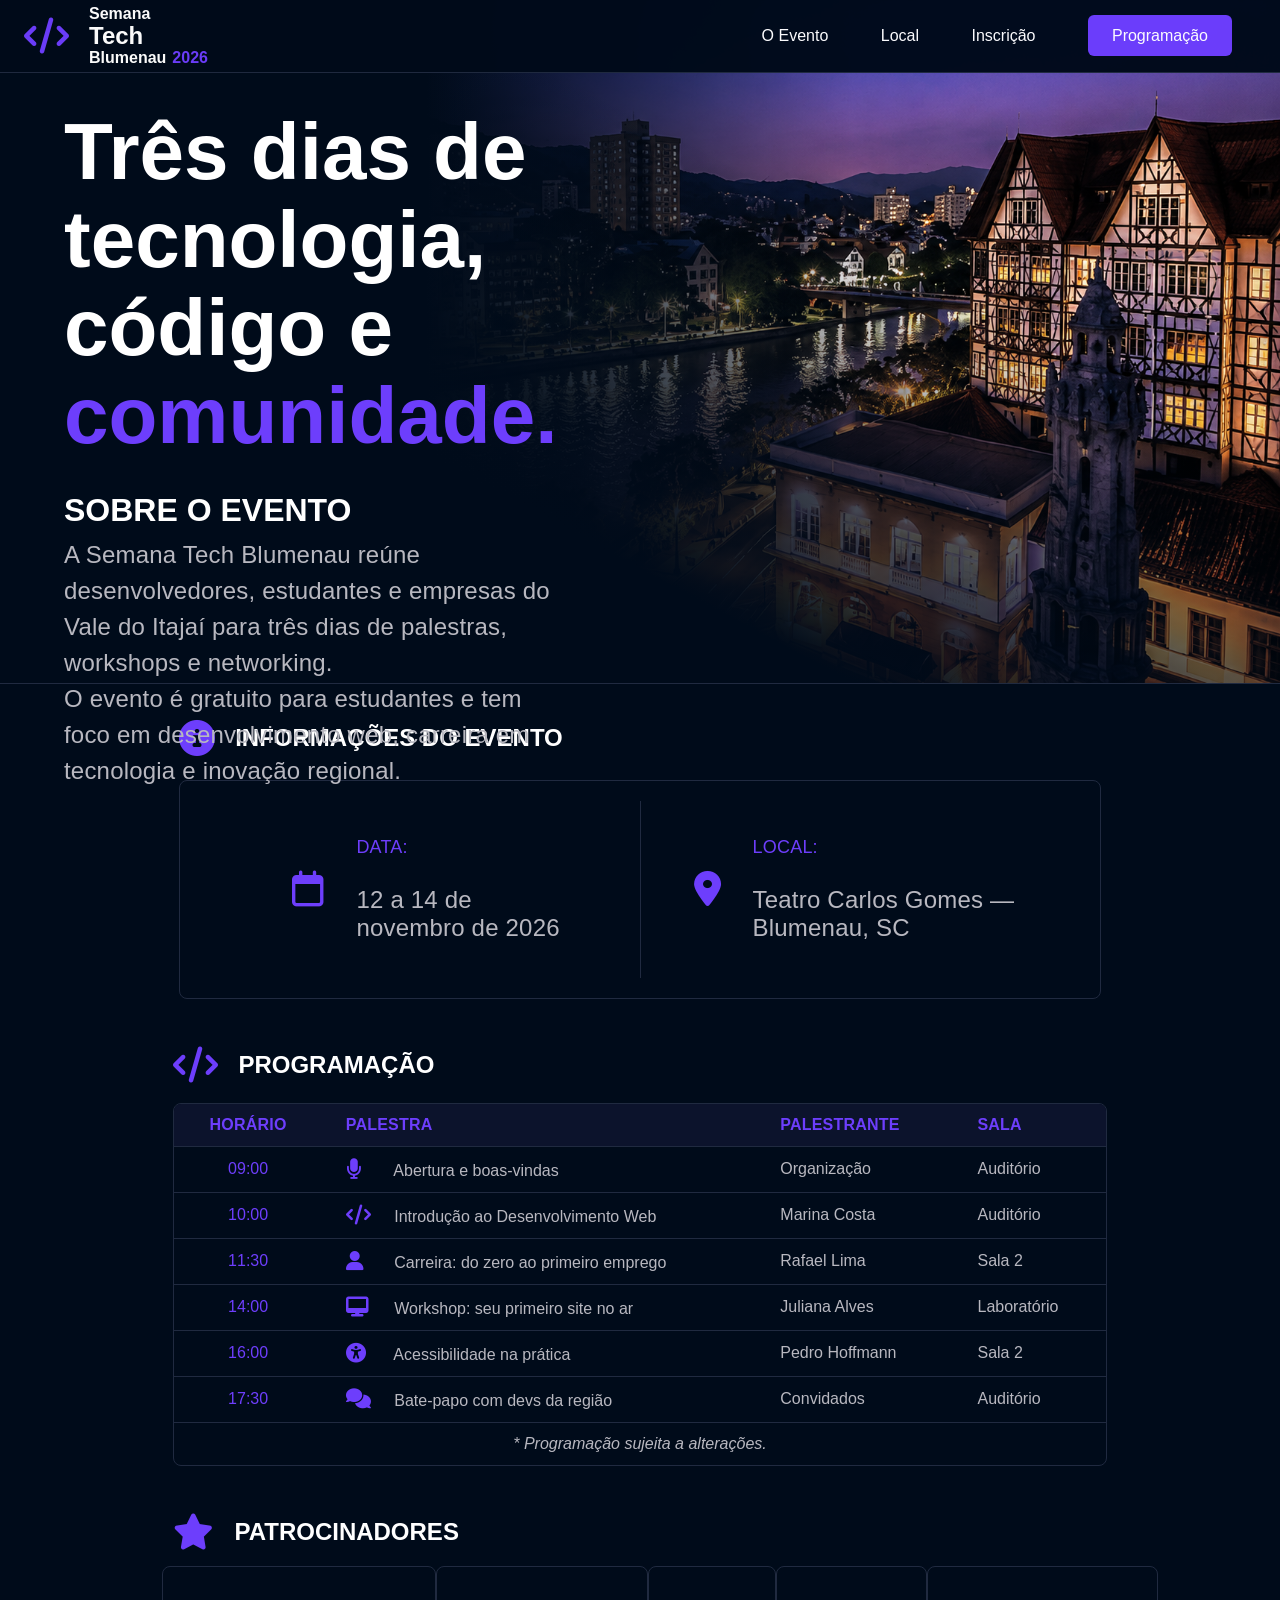
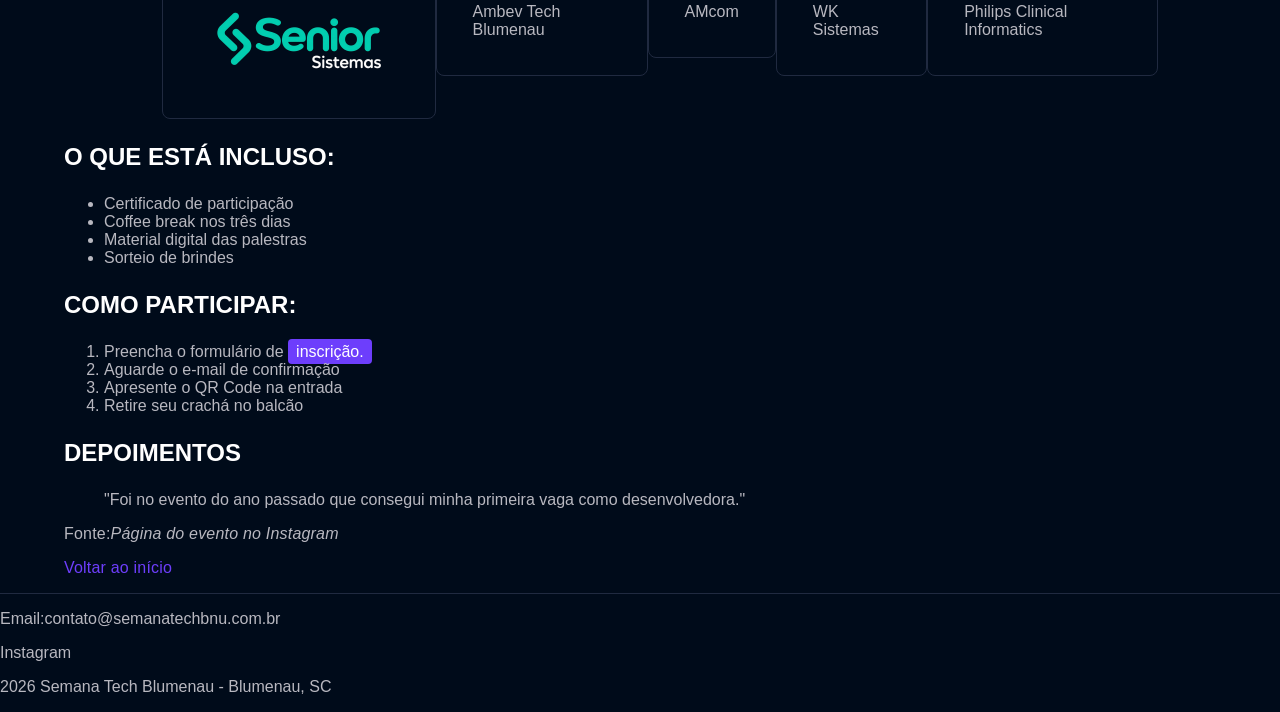
==== commit d112428a: "feat: alterei cores de texto, fundo e hover do index" ====
--- a/index.html
+++ b/index.html
@@ -180,14 +180,36 @@
         </div>
 
         <aside>
-            <h3>Patrocinadores</h3>
-            <ul>
-                <li>Senior Sistemas</li>
-                <li>Ambev Tech Blumenau</li>
-                <li>AMcom</li>
-                <li>WK Sistemas</li>
-                <li>Philips Clinical Informatics</li>
-            </ul>
+            <div class="container-patrocinadores">
+                <h3>
+                    <i class="fa-solid fa-star"></i>
+                    Patrocinadores
+                </h3>
+
+                <ul>
+                    <div class="cards-patrocinadores">
+                        <div class="style-senior">
+                            <li><img src="img/logo senior.png" alt="logo senior sistemas" width="200"></li>
+                        </div>
+
+                        <div class="style-ambev">
+                            <li>Ambev Tech Blumenau</li>
+                        </div>
+
+                        <div class="style-amcon">
+                            <li>AMcom</li>
+                        </div>
+
+                        <div class="style-wk">
+                            <li>WK Sistemas</li>
+                        </div>
+
+                        <div class="style-phillips">
+                            <li>Philips Clinical Informatics</li>
+                        </div>
+                    </div>
+                </ul>
+            </div>
         </aside>
 
         <h3>O que está incluso:</h3>
--- a/style.css
+++ b/style.css
@@ -1,11 +1,12 @@
 :root {
-    --color-background: #000818;
-    --color-background-02: #081028;
+    --color-background: #000B1A;
+    --color-background-02: #0C132C;
     --color-text: #B8B8C0;
-    --color-text-primary: #F8F8F8;
-    --color-text-destaque: #7A19ED;
-    --color-hover: #6C3EFC;
-    --color-border: #182438;
+    --color-text-primary: #FFFFFF;
+    --color-text-destaque: #6D3EFC;
+    --color-hover: #A78BFA;
+    --color-hover-button: #8B5CF6;
+    --color-border: #202A40;
 }
 
 * {
@@ -37,17 +38,17 @@
     z-index: 2;
     background: linear-gradient(
         to top right,
-        rgb(0, 8, 24),
-        rgb(0, 8, 24),
-        rgba(0, 8, 24, 0),
-        rgba(0, 8, 24, 0)
+        rgb(0, 11, 26),
+        rgb(0, 11, 26),
+        rgba(0, 11, 26, 0),
+        rgba(0, 11, 26, 0)
     ),
     linear-gradient(
         to right,
-        rgb(0, 8, 24),
-        rgb(0, 8, 24),
-        rgba(0, 8, 24, 0),
-        rgba(0, 8, 24, 0)
+        rgb(0, 11, 26),
+        rgb(0, 11, 26),
+        rgba(0, 11, 26, 0),
+        rgba(0, 11, 26, 0)
     );
 }
 
@@ -79,15 +80,22 @@
 
 .style-semana {
     font-size: 16px;
+    color: var(--color-text-primary);
 }
 
 .style-tech {
     font-size: 24px;
     color: var(--color-text-primary);
-
+}
+
+.style-blumenau {
+    font-size: 16px;
+    color: var(--color-text-primary);
+    padding-right: 6px;
 }
 
 .style-2026 {
+    font-size: 16px;
     color: var(--color-text-destaque);
 }
 
@@ -98,7 +106,7 @@
 
 nav a {
     text-decoration: none;
-    color: var(--color-text);
+    color: var(--color-text-primary);
     gap: 20px;
     margin-right: 48px;
 }
@@ -114,7 +122,7 @@
 }
 
 .last-nav:hover {
-    background-color: var(--color-hover);
+    background-color: var(--color-hover-button);
 }
 
 .container-sobre {
@@ -271,23 +279,49 @@
 td i {
     font-size: 20px;
     width: 8px;
-    margin-right: 24px;
+    margin-right: 36px;
 }
 
 tfoot {
     text-align: center;
 }
 
+.container-patrocinadores {
+    width: 90%;
+    margin: 0 auto;
+}
+
+.container-patrocinadores h3 {
+    width: 90%;
+    margin: 0 auto;
+    margin-top: 48px;
+     display: flex;
+    align-items: center;
+    gap: 20px;
+}
+
+.cards-patrocinadores {
+    display: flex;
+    justify-content: space-between;
+}
+
+.cards-patrocinadores li {
+    border: 1px solid var(--color-border);
+    border-radius: 8px;
+    padding: 36px;
+    list-style: none;
+}
+
 .inscricao {
     text-decoration: none;
-    color: var(--color-text);
+    color: var(--color-text-primary);
     background-color: var(--color-text-destaque);
     border-radius: 4px;
     padding: 4px 8px;
 }
 
 .inscricao:hover {
-    background-color: var(--color-hover);
+    background-color: var(--color-hover-button);
 }
 
 .inicio {
